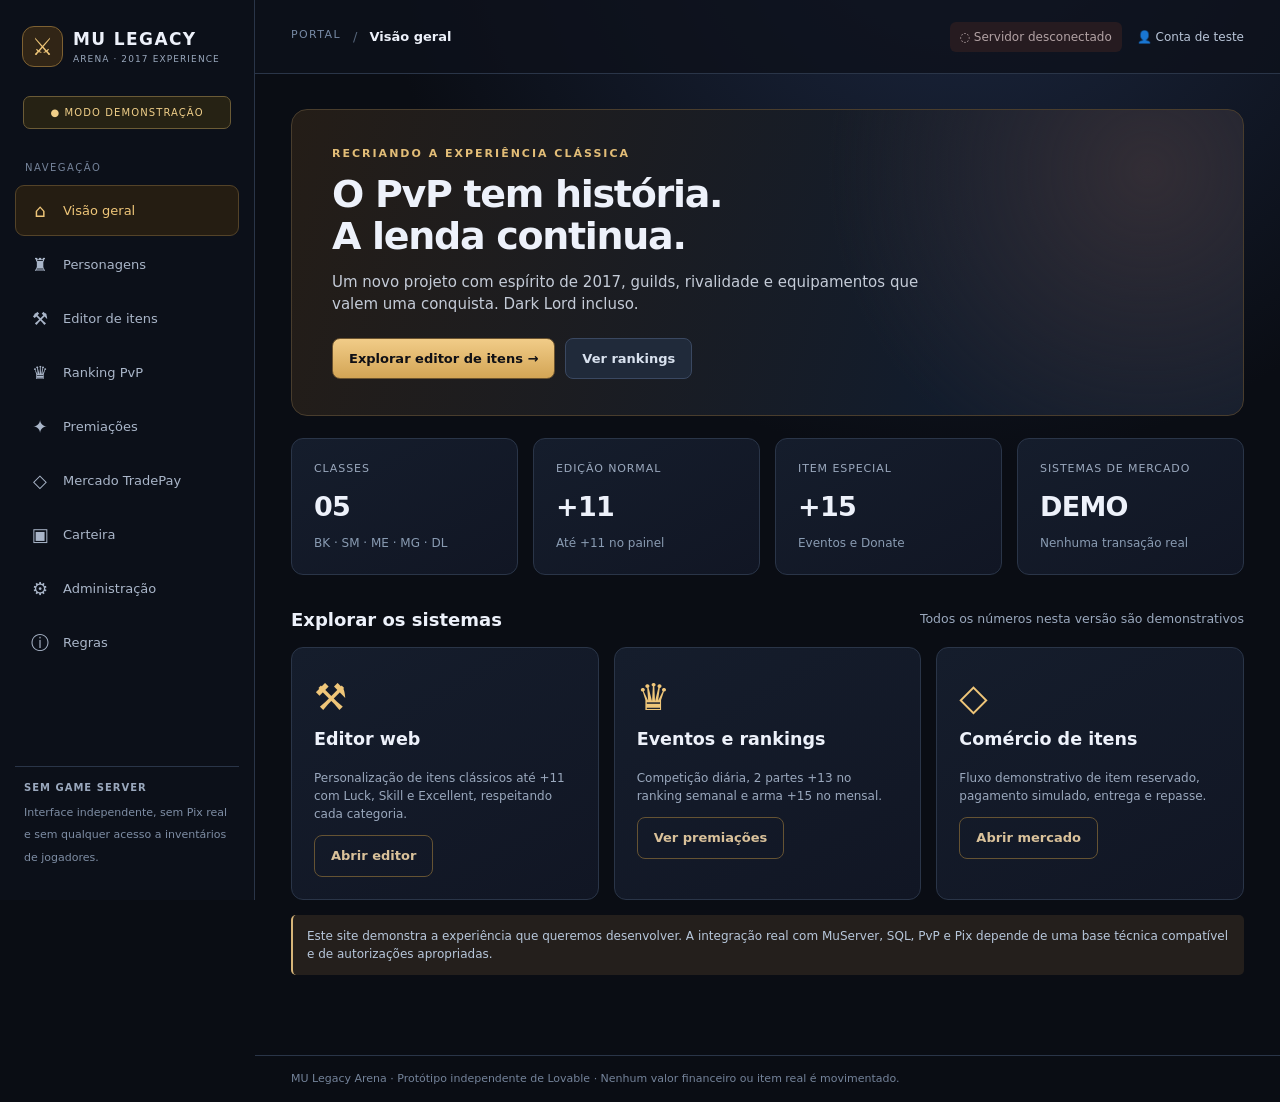
==== index.html @ bbda274b "feat: publicar portal MU Legacy Arena independente e gratuito" ====
<!DOCTYPE html>
<html lang="pt-BR">
<head>
  <meta charset="UTF-8" />
  <meta name="viewport" content="width=device-width, initial-scale=1" />
  <meta name="description" content="Protótipo gratuito do painel MU Legacy Arena: inventário, editor, rankings e TradePay demonstrativo." />
  <title>MU Legacy Arena — Portal DEMO</title>
  <link rel="stylesheet" href="styles.css" />
</head>
<body>
  <div class="shell">
    <aside class="sidebar" id="sidebar">
      <div class="brand"><div class="brand-mark">⚔</div><div><strong>MU LEGACY</strong><small>ARENA · 2017 EXPERIENCE</small></div></div>
      <div class="demo-chip">● MODO DEMONSTRAÇÃO</div>
      <p class="nav-label">NAVEGAÇÃO</p>
      <nav id="nav" aria-label="Menu principal">
        <a href="#inicio" data-page="inicio"><span>⌂</span> Visão geral</a>
        <a href="#personagens" data-page="personagens"><span>♜</span> Personagens</a>
        <a href="#editor" data-page="editor"><span>⚒</span> Editor de itens</a>
        <a href="#ranking" data-page="ranking"><span>♛</span> Ranking PvP</a>
        <a href="#premios" data-page="premios"><span>✦</span> Premiações</a>
        <a href="#mercado" data-page="mercado"><span>◇</span> Mercado TradePay</a>
        <a href="#carteira" data-page="carteira"><span>▣</span> Carteira</a>
        <a href="#admin" data-page="admin"><span>⚙</span> Administração</a>
        <a href="#regras" data-page="regras"><span>ⓘ</span> Regras</a>
      </nav>
      <div class="sidebar-bottom"><p><b>SEM GAME SERVER</b></p><small>Interface independente, sem Pix real e sem qualquer acesso a inventários de jogadores.</small></div>
    </aside>
    <div class="workspace">
      <header class="topbar">
        <button class="menu-btn" data-action="menu" title="Menu" aria-label="Abrir menu">☰</button>
        <div class="crumb"><span>PORTAL</span><span class="crumb-sep">/</span><strong id="current-page">Visão geral</strong></div>
        <div class="top-right"><span class="online-tag">◌ Servidor desconectado</span><span class="account">👤 Conta de teste</span></div>
      </header>
      <main id="app" role="main"></main>
      <footer class="footer">MU Legacy Arena · Protótipo independente de Lovable · Nenhum valor financeiro ou item real é movimentado.</footer>
    </div>
  </div>
  <div id="toast" class="toast" role="status" aria-live="polite"></div>
  <script src="app.js"></script>
</body>
</html>
---- styles.css ----
:root{color-scheme:dark;--bg:#0a0d14;--sidebar:#0c1019;--panel:#111725;--panel-2:#171f30;--line:#2a3548;--text:#edf1fa;--muted:#9aa8bd;--gold:#efc679;--gold-soft:#251d12;--good:#5bd9ae;--danger:#ed7b82;--blue:#92adf2}
*{box-sizing:border-box}body{margin:0;background:radial-gradient(circle at 75% -12%,#1d2943 0,transparent 38%),var(--bg);color:var(--text);font:15px/1.5 system-ui,-apple-system,Segoe UI,Roboto,Arial,sans-serif}button,input,select{font:inherit}button{cursor:pointer}a{color:inherit;text-decoration:none}.shell{display:flex;min-height:100vh}.sidebar{width:255px;flex-shrink:0;background:var(--sidebar);border-right:1px solid var(--line);padding:26px 15px 20px;display:flex;flex-direction:column;position:sticky;top:0;height:100vh}.brand{display:flex;align-items:center;gap:10px;padding:0 7px}.brand-mark{width:41px;height:41px;display:grid;place-items:center;border:1px solid #7e6132;border-radius:12px;background:#312516;color:var(--gold);font-size:24px}.brand strong{font-size:17px;letter-spacing:1.4px}.brand small{display:block;letter-spacing:1.1px;font-size:9px;color:var(--muted)}.demo-chip{border:1px solid #6b5b36;border-radius:7px;background:#262214;color:#f0cf89;font-size:10px;letter-spacing:1.1px;margin:29px 8px 31px;padding:8px 9px;text-align:center}.nav-label{font-size:10px;letter-spacing:1.5px;color:#75839a;margin:0 10px 10px}nav{display:grid;gap:3px}nav a{display:flex;gap:12px;align-items:center;padding:11px 13px;border:1px solid transparent;border-radius:9px;color:#aab6c9;font-size:13px}nav a span{font-size:18px;width:22px;text-align:center}nav a:hover{background:#182130}nav a.active{color:var(--gold);border-color:#544328;background:var(--gold-soft)}.sidebar-bottom{margin-top:auto;border-top:1px solid var(--line);padding:13px 9px;color:#7e8da4}.sidebar-bottom p{font-size:10px;letter-spacing:1px;color:var(--muted);margin:0 0 5px}.sidebar-bottom small{font-size:11px}.workspace{min-width:0;flex:1}.topbar{height:74px;border-bottom:1px solid var(--line);display:flex;align-items:center;justify-content:space-between;padding:0 36px;background:#0d111bcc}.crumb{display:flex;gap:12px;font-size:13px}.crumb span:first-child{color:#7789a4;font-size:11px;letter-spacing:1.4px}.crumb-sep{color:#56657a}.top-right{display:flex;align-items:center;gap:15px}.online-tag{font-size:12px;color:#b2a2a4;background:#261b20;padding:6px 10px;border-radius:6px}.account{font-size:12px;color:#b9c5d8}.menu-btn{display:none;background:transparent;border:0;color:var(--text)}main{max-width:1380px;margin:auto;padding:35px 36px 65px}.footer{padding:15px 36px;color:#74839a;font-size:11px;border-top:1px solid var(--line)}h1,h2,h3,p{margin-top:0}.eyebrow{font-size:11px;color:var(--gold);letter-spacing:2px;font-weight:700}.page-title{font-size:32px;line-height:1.14;letter-spacing:-.8px;margin-bottom:8px}.lead{color:var(--muted);font-size:14px;margin-bottom:26px;max-width:780px}.hero{border:1px solid #493d2d;border-radius:16px;background:radial-gradient(circle at 90% 20%,#322d35 0%,transparent 36%),linear-gradient(105deg,#241d17,#121c2c 70%);padding:36px 40px;min-height:225px;display:flex;flex-direction:column;justify-content:center;margin-bottom:22px}.hero h1{font-size:38px;max-width:630px;line-height:1.12;letter-spacing:-1.3px;margin:10px 0 13px}.hero p{max-width:590px;color:#c4cbd7;margin:0 0 22px}.hero .eyebrow{color:#e2bd77}.actions{display:flex;gap:10px;flex-wrap:wrap}.btn{border:1px solid #6b532f;color:#101015;background:linear-gradient(#f1cc88,#d3a555);padding:10px 16px;font-weight:700;border-radius:8px;font-size:13px}.btn:hover{filter:brightness(1.09)}.btn.secondary{background:#202a3a;color:#d8e1ee;border-color:#3a4861}.btn.ghost{background:transparent;color:#d9c19a;border-color:#655333}.btn:disabled{opacity:.47;cursor:not-allowed}.grid{display:grid;gap:15px}.cols-4{grid-template-columns:repeat(4,minmax(0,1fr))}.cols-3{grid-template-columns:repeat(3,minmax(0,1fr))}.cols-2{grid-template-columns:repeat(2,minmax(0,1fr))}.card{background:linear-gradient(150deg,#151d2c,#111624);border:1px solid var(--line);border-radius:12px;padding:22px;min-width:0}.card.highlight{border-color:#685137;background:linear-gradient(145deg,#272116,#151c29)}.metric .value{font-size:27px;font-weight:800;letter-spacing:-.7px}.metric .tag{font-size:11px;letter-spacing:.9px;color:var(--muted);margin-bottom:9px}.metric .desc{color:#899bb2;font-size:12px;margin-top:7px}.section-head{display:flex;justify-content:space-between;align-items:center;margin:31px 0 14px}.section-head h2{margin:0;font-size:18px}.section-head small{color:var(--muted)}.pill{display:inline-block;background:#292518;color:var(--gold);border:1px solid #564429;font-size:10px;letter-spacing:.5px;padding:4px 8px;border-radius:5px}.pill.good{background:#102f29;color:var(--good);border-color:#255c4f}.pill.dim{background:#1d2532;color:#9baec8;border-color:#35465c}.pill.danger{background:#301c24;color:#efa0a4;border-color:#59313e}.separator{border:0;border-top:1px solid var(--line);margin:18px 0}.muted{color:var(--muted)}.small{font-size:12px}.item-row{display:flex;align-items:center;gap:15px;border:1px solid var(--line);border-radius:10px;background:#121928;padding:14px;margin-bottom:9px}.item-icon{width:58px;height:58px;display:grid;place-items:center;border-radius:9px;border:1px solid #665537;background:radial-gradient(circle at center,#453220,#1a1d2d);color:#f8cc7a;font-size:28px;flex-shrink:0}.item-icon.premium{border-color:#8062c4;box-shadow:0 0 21px #694daa35;background:#2a1c42}.item-main{flex:1;min-width:0}.item-main b{display:block;font-size:14px}.item-main small{display:block;color:var(--muted);margin-top:3px}.item-right{text-align:right}.item-right .pill{display:block;margin-bottom:7px}.form-label{display:block;color:#bdc9db;font-size:12px;margin:15px 0 7px}.field{background:#0e1420;color:var(--text);padding:11px;border:1px solid #39465c;border-radius:8px;max-width:100%;width:100%}.field:focus{outline:2px solid #8d6f39}.flex{display:flex;align-items:center;gap:12px;flex-wrap:wrap}.space-between{justify-content:space-between}.stat-big{font-size:38px;color:var(--gold);font-weight:800;line-height:1.1}.range{width:100%;accent-color:#e8b765}.choice{display:flex;align-items:center;gap:9px;padding:9px;border:1px solid #314056;border-radius:7px;margin-bottom:6px;font-size:13px;background:#101726}.choice input{accent-color:#d2a459}.choice.disabled{opacity:.55}.note{font-size:12px;color:#b7c7db;border-left:2px solid #d7b579;background:#241f1c;padding:12px 14px;border-radius:5px;margin:15px 0}.warning{border-left-color:#d7828b;background:#261921}.preview-panel{border:1px solid #66512e;border-radius:10px;background:radial-gradient(circle at top right,#3b3023,#161b29 55%);padding:22px}.preview-panel h3{font-size:24px;color:#f3d38b}.tiny{font-size:11px;color:#8ca0b8}.table-wrap{overflow:auto;border:1px solid var(--line);border-radius:11px}table{width:100%;border-collapse:collapse;min-width:560px}th,td{text-align:left;padding:14px 15px;border-bottom:1px solid #293447}th{font-size:10px;letter-spacing:1.1px;color:#8a9bb2;background:#182132}td{font-size:13px}tr:last-child td{border-bottom:0}.rank-1{color:var(--gold);font-weight:800}.tabbar{display:flex;gap:6px;background:#111827;border:1px solid var(--line);border-radius:9px;padding:5px;width:max-content;max-width:100%;flex-wrap:wrap}.tab{border:0;background:transparent;padding:8px 13px;color:#a0aec4;border-radius:6px}.tab.active{background:#354156;color:white}.reward-circle{font-size:37px;color:var(--gold)}.set-slots{display:grid;grid-template-columns:repeat(5,1fr);gap:9px}.slot{background:#131b2b;border:1px solid #334259;border-radius:9px;padding:12px;text-align:center}.slot.won{border-color:#c69f4c;background:#30271a}.slot-symbol{font-size:26px}.slot small{display:block;font-size:10px;color:#aabbd0;margin-top:4px}.section-split{margin-top:18px}.status-flow{display:flex;gap:7px;flex-wrap:wrap}.flow-step{font-size:10px;border:1px solid #39475b;background:#1b2736;padding:7px;border-radius:6px;color:#b1bfd1}.flow-step.active{border-color:#d0a75b;color:#ecca89}.disabled-action{opacity:.5}.center{text-align:center}.empty{padding:40px 10px;text-align:center;color:var(--muted)}.empty .symbol{font-size:30px;margin-bottom:10px}.features li{margin:8px 0;color:#bdc7d6}.toast{position:fixed;bottom:22px;right:22px;border:1px solid #795f31;background:#282117;color:#f3dcae;border-radius:9px;padding:12px 18px;box-shadow:0 12px 45px #0008;max-width:340px;display:none;z-index:5;font-size:13px}.toast.show{display:block}.inline-code{font-family:monospace;color:#efce91;background:#29303b;padding:2px 5px;border-radius:4px}.badge-check{font-size:11px;color:var(--good)}.mb0{margin-bottom:0}.map-note{background:linear-gradient(110deg,#1f1b25,#1a2232);border:1px solid #574e47;border-radius:11px;padding:18px}.help-list{display:grid;gap:9px}.help-list details{border:1px solid var(--line);border-radius:9px;padding:12px 15px;background:#151d2b}.help-list summary{cursor:pointer;font-weight:600}.help-list p{margin:8px 0 1px;color:var(--muted)}
@media(max-width:1120px){.cols-4{grid-template-columns:repeat(2,minmax(0,1fr))}.cols-3{grid-template-columns:repeat(2,minmax(0,1fr))}.topbar{padding:0 20px}main{padding:24px 20px 50px}}@media(max-width:840px){.sidebar{position:fixed;left:-265px;top:0;bottom:0;z-index:9;transition:left .2s}.sidebar.open{left:0;box-shadow:0 0 0 200vw #0009}.menu-btn{display:block;margin-right:8px}.topbar{justify-content:flex-start}.top-right{margin-left:auto}.account{display:none}.cols-2,.cols-3{grid-template-columns:1fr}.hero{padding:25px}.hero h1{font-size:29px}}@media(max-width:530px){.cols-4{grid-template-columns:1fr 1fr;gap:9px}.metric .value{font-size:22px}.card{padding:16px}.page-title{font-size:25px}.online-tag{font-size:10px}.hero h1{font-size:25px}.set-slots{grid-template-columns:repeat(3,1fr)}.item-right{display:none}}
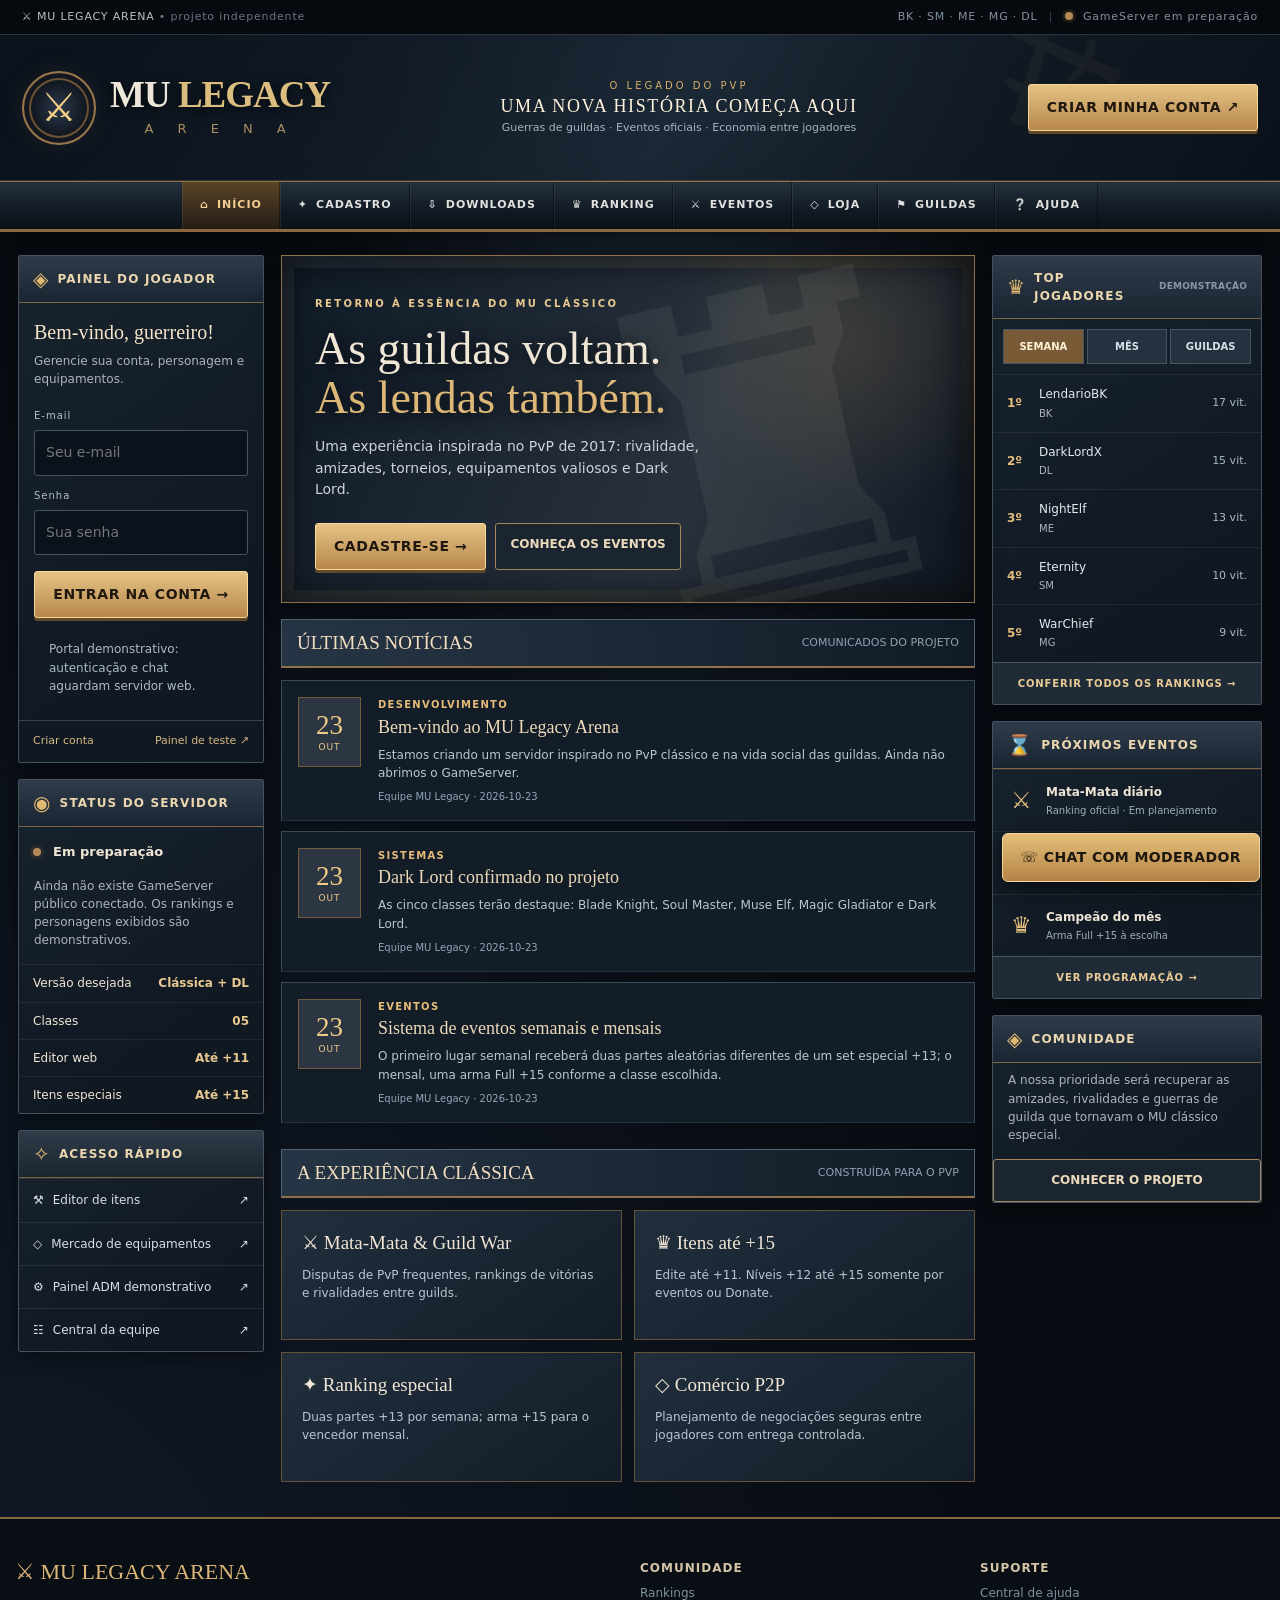
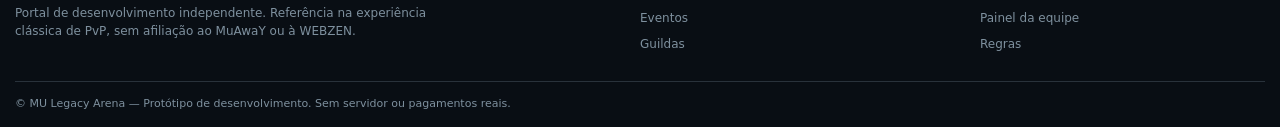
==== commit eca92752: "feat: portal classico com painel de staff e chat humano Node" ====
--- a/index.html
+++ b/index.html
@@ -3,40 +3,50 @@
 <head>
   <meta charset="UTF-8" />
   <meta name="viewport" content="width=device-width, initial-scale=1" />
-  <meta name="description" content="Protótipo gratuito do painel MU Legacy Arena: inventário, editor, rankings e TradePay demonstrativo." />
-  <title>MU Legacy Arena — Portal DEMO</title>
-  <link rel="stylesheet" href="styles.css" />
+  <meta name="theme-color" content="#0b111b" />
+  <meta name="description" content="MU Legacy Arena: PvP clássico, guildas, rankings, eventos, portal do jogador e suporte." />
+  <title>MU Legacy Arena | A lenda continua</title>
+  <link rel="stylesheet" href="public.css" />
 </head>
 <body>
-  <div class="shell">
-    <aside class="sidebar" id="sidebar">
-      <div class="brand"><div class="brand-mark">⚔</div><div><strong>MU LEGACY</strong><small>ARENA · 2017 EXPERIENCE</small></div></div>
-      <div class="demo-chip">● MODO DEMONSTRAÇÃO</div>
-      <p class="nav-label">NAVEGAÇÃO</p>
-      <nav id="nav" aria-label="Menu principal">
-        <a href="#inicio" data-page="inicio"><span>⌂</span> Visão geral</a>
-        <a href="#personagens" data-page="personagens"><span>♜</span> Personagens</a>
-        <a href="#editor" data-page="editor"><span>⚒</span> Editor de itens</a>
-        <a href="#ranking" data-page="ranking"><span>♛</span> Ranking PvP</a>
-        <a href="#premios" data-page="premios"><span>✦</span> Premiações</a>
-        <a href="#mercado" data-page="mercado"><span>◇</span> Mercado TradePay</a>
-        <a href="#carteira" data-page="carteira"><span>▣</span> Carteira</a>
-        <a href="#admin" data-page="admin"><span>⚙</span> Administração</a>
-        <a href="#regras" data-page="regras"><span>ⓘ</span> Regras</a>
-      </nav>
-      <div class="sidebar-bottom"><p><b>SEM GAME SERVER</b></p><small>Interface independente, sem Pix real e sem qualquer acesso a inventários de jogadores.</small></div>
+  <div class="thin-bar"><div class="wide thin-inner"><span>⚔ MU LEGACY ARENA <em>• projeto independente</em></span><span class="tiny-dim">BK · SM · ME · MG · DL <span class="sep">|</span> <span class="offline-dot"></span> GameServer em preparação</span></div></div>
+  <header class="masthead" id="topo"><div class="wide mast-inner">
+    <a class="logo" href="#home" aria-label="MU Legacy Arena - início"><span class="logo-medallion">⚔</span><span class="logo-words"><b>MU <i>LEGACY</i></b><small>A R E N A</small></span></a>
+    <div class="mast-info"><span>O LEGADO DO PVP</span><strong>UMA NOVA HISTÓRIA COMEÇA AQUI</strong><small>Guerras de guildas · Eventos oficiais · Economia entre jogadores</small></div>
+    <a class="btn-gold mast-cta" href="#cadastro">CRIAR MINHA CONTA <span>↗</span></a>
+  </div></header>
+  <div class="nav-wrap"><nav class="wide primary-nav" aria-label="Navegação principal">
+    <a href="#home" data-nav="home">⌂ <span>INÍCIO</span></a>
+    <a href="#cadastro" data-nav="cadastro">✦ <span>CADASTRO</span></a>
+    <a href="#downloads" data-nav="downloads">⇩ <span>DOWNLOADS</span></a>
+    <a href="#ranking" data-nav="ranking">♛ <span>RANKING</span></a>
+    <a href="#eventos" data-nav="eventos">⚔ <span>EVENTOS</span></a>
+    <a href="#loja" data-nav="loja">◇ <span>LOJA</span></a>
+    <a href="#guildas" data-nav="guildas">⚑ <span>GUILDAS</span></a>
+    <a href="#suporte" data-nav="suporte">❔ <span>AJUDA</span></a>
+  </nav></div>
+  <main class="wide main-shell">
+    <aside class="left-col">
+      <section class="panel" id="account-card"><div class="panel-title"><span>◈</span> PAINEL DO JOGADOR</div>
+        <div class="login-heading">Bem-vindo, guerreiro!</div>
+        <p class="dim tiny">Gerencie sua conta, personagem e equipamentos.</p>
+        <form id="login-form" class="login-form"><label for="login-email">E-mail</label><input id="login-email" type="email" autocomplete="email" placeholder="Seu e-mail" required /><label for="login-password">Senha</label><input id="login-password" type="password" autocomplete="current-password" placeholder="Sua senha" required/><button class="btn-gold wide-button" type="submit">ENTRAR NA CONTA →</button></form>
+        <div id="session-panel" hidden></div><div class="tiny auth-hint" id="auth-hint">Login real disponível quando o backend estiver hospedado.</div>
+        <div class="account-links"><a href="#cadastro">Criar conta</a><a href="portal.html#personagens">Painel de teste ↗</a></div>
+      </section>
+      <section class="panel server-status"><div class="panel-title"><span>◉</span> STATUS DO SERVIDOR</div><div class="status-line"><span class="offline-dot"></span><b>Em preparação</b></div><p class="tiny dim">Ainda não existe GameServer público conectado. Os rankings e personagens exibidos são demonstrativos.</p><div class="status-row"><span>Versão desejada</span><b>Clássica + DL</b></div><div class="status-row"><span>Classes</span><b>05</b></div><div class="status-row"><span>Editor web</span><b>Até +11</b></div><div class="status-row"><span>Itens especiais</span><b>Até +15</b></div></section>
+      <section class="panel side-buttons"><div class="panel-title"><span>✧</span> ACESSO RÁPIDO</div><a href="portal.html#editor">⚒ <span>Editor de itens</span> ↗</a><a href="portal.html#mercado">◇ <span>Mercado de equipamentos</span> ↗</a><a href="portal.html#admin">⚙ <span>Painel ADM demonstrativo</span> ↗</a><a href="staff.html">☷ <span>Central da equipe</span> ↗</a></section>
     </aside>
-    <div class="workspace">
-      <header class="topbar">
-        <button class="menu-btn" data-action="menu" title="Menu" aria-label="Abrir menu">☰</button>
-        <div class="crumb"><span>PORTAL</span><span class="crumb-sep">/</span><strong id="current-page">Visão geral</strong></div>
-        <div class="top-right"><span class="online-tag">◌ Servidor desconectado</span><span class="account">👤 Conta de teste</span></div>
-      </header>
-      <main id="app" role="main"></main>
-      <footer class="footer">MU Legacy Arena · Protótipo independente de Lovable · Nenhum valor financeiro ou item real é movimentado.</footer>
-    </div>
-  </div>
+    <div class="center-col" id="dynamic-content" aria-live="polite"></div>
+    <aside class="right-col"><section class="panel ranking-panel"><div class="panel-title"><span>♛</span> TOP JOGADORES <small>DEMONSTRAÇÃO</small></div><div class="mini-tabs" id="ranking-tabs"><button data-rank="semana" class="on">SEMANA</button><button data-rank="mes">MÊS</button><button data-rank="guildas">GUILDAS</button></div><div id="ranking-preview"></div><a href="#ranking" class="panel-bottom-link">CONFERIR TODOS OS RANKINGS →</a></section>
+    <section class="panel"><div class="panel-title"><span>⌛</span> PRÓXIMOS EVENTOS</div><div class="event-row"><span class="event-icon">⚔</span><div><strong>Mata-Mata diário</strong><small>Ranking oficial · Em planejamento</small></div></div><div class="event-row"><span class="event-icon">✦</span><div><strong>Competição semanal</strong><small>2 partes de um set +13</small></div></div><div class="event-row"><span class="event-icon">♛</span><div><strong>Campeão do mês</strong><small>Arma Full +15 à escolha</small></div></div><a href="#eventos" class="panel-bottom-link">VER PROGRAMAÇÃO →</a></section>
+    <section class="panel"><div class="panel-title"><span>◈</span> COMUNIDADE</div><p class="tiny dim">A nossa prioridade será recuperar as amizades, rivalidades e guerras de guilda que tornavam o MU clássico especial.</p><a class="btn-outline wide-button" href="#guildas">CONHECER O PROJETO</a></section></aside>
+  </main>
+  <footer><div class="wide footer-grid"><div><b class="footer-brand">⚔ MU LEGACY ARENA</b><p>Portal de desenvolvimento independente. Referência na experiência clássica de PvP, sem afiliação ao MuAwaY ou à WEBZEN.</p></div><div><strong>COMUNIDADE</strong><a href="#ranking">Rankings</a><a href="#eventos">Eventos</a><a href="#guildas">Guildas</a></div><div><strong>SUPORTE</strong><a href="#suporte">Central de ajuda</a><a href="staff.html">Painel da equipe</a><a href="portal.html#regras">Regras</a></div></div><div class="wide copyright">© MU Legacy Arena — Protótipo de desenvolvimento. Sem servidor ou pagamentos reais.</div></footer>
+  <button class="chat-launch" id="chat-launch" aria-label="Abrir atendimento">☏ <span>CHAT COM MODERADOR</span><span class="chat-counter" id="chat-counter" hidden>!</span></button>
+  <section id="chat-window" class="chat-window" hidden aria-label="Atendimento"><div class="chat-header"><div><b>⚔ Suporte MU Legacy</b><small id="chat-state">Atendimento por moderador</small></div><button id="chat-close" aria-label="Fechar chat">×</button></div><div class="chat-log" id="chat-log"><p class="chat-notice">Bem-vindo! O atendimento humano ficará disponível quando o sistema de suporte estiver conectado.</p></div><form class="chat-form" id="chat-form"><input name="display_name" id="chat-name" placeholder="Seu nome no jogo" maxlength="40" aria-label="Nome no jogo"><textarea name="message" id="chat-message" maxlength="1500" rows="2" placeholder="Escreva sua mensagem…" required aria-label="Mensagem"></textarea><button class="btn-gold" type="submit">ENVIAR ↗</button></form><div class="chat-footnote">O atendimento não é um robô. Um membro da equipe precisa estar online para responder.</div></section>
   <div id="toast" class="toast" role="status" aria-live="polite"></div>
-  <script src="app.js"></script>
+  <script src="public.js" defer></script>
+  <script src="chat-live.js" defer></script>
 </body>
 </html>
--- a/public.css
+++ b/public.css
@@ -0,0 +1,3 @@
+:root{color-scheme:dark;--bg:#080c12;--panel:#101822;--panel2:#15212d;--edge:#35404b;--gold:#d7ae6b;--gold2:#f3d49b;--light:#f0e6d6;--muted:#acb5bd;--deep:#0b111b}*{box-sizing:border-box}html{scroll-behavior:smooth}body{margin:0;color:var(--light);background:radial-gradient(ellipse at 52% -17%,#253446 0%,transparent 40%),radial-gradient(ellipse at bottom left,#111a29,transparent 56%),var(--bg);font:14px/1.52 system-ui,-apple-system,Segoe UI,Arial,sans-serif}button,input,textarea{font:inherit}button{cursor:pointer}a{color:inherit;text-decoration:none}a:hover{color:var(--gold2)}.wide{max-width:1320px;margin:auto}.thin-bar{height:35px;background:#06090e;border-bottom:1px solid #283440;color:#b7c1c8;font-size:11px}.thin-inner{display:flex;align-items:center;justify-content:space-between;height:100%;padding:0 22px;letter-spacing:.8px}.thin-inner em{color:#687787;font-style:normal}.tiny-dim{color:#8392a0}.offline-dot{display:inline-block;height:8px;width:8px;border-radius:50%;background:#b68a57;box-shadow:0 0 0 3px #53442a55;margin-right:6px}.sep{padding:0 7px;color:#374452}.masthead{background:linear-gradient(125deg,#0b121c 5%,#1b2936b5 53%,#0b111a 100%);border-bottom:1px solid #71604665;position:relative;overflow:hidden}.masthead:after{content:'⚔';position:absolute;font:190px Georgia;transform:rotate(-25deg);right:12%;top:-102px;color:#c8ae6b0d;pointer-events:none}.mast-inner{min-height:145px;display:flex;align-items:center;justify-content:space-between;gap:32px;padding:18px 22px}.logo{display:flex;align-items:center;gap:14px;z-index:1}.logo-medallion{width:74px;height:74px;border:2px solid #99774b;border-radius:50%;display:grid;place-items:center;color:#f2cf86;font:40px Georgia;box-shadow:inset 0 0 0 5px #121720,inset 0 0 0 7px #6b5236,0 0 28px #c5a46716;background:radial-gradient(circle,#263243 10%,#0b0f16 70%)}.logo-words b{font:900 37px/1 Georgia,serif;letter-spacing:-1px;white-space:nowrap;color:#ede6d9;text-shadow:0 2px 10px #06080a}.logo-words i{color:#dabd7f;font-style:normal}.logo-words small{display:block;color:#aa8d63;letter-spacing:10px;font-size:13px;text-align:center;margin-top:5px}.mast-info{display:flex;flex-direction:column;align-items:center;gap:3px;z-index:1;text-align:center;color:#a7b3c0}.mast-info span{font-size:10px;letter-spacing:3px;color:var(--gold)}.mast-info strong{font:18px Georgia;letter-spacing:1.6px;color:#fff3dd}.mast-info small{font-size:11px}.btn-gold{background:linear-gradient(180deg,#e4c385,#b8874c);color:#20180f!important;border:1px solid #f7d99a;padding:12px 18px;border-radius:3px;font-weight:800;text-align:center;box-shadow:0 3px 0 #634827;letter-spacing:.6px}.btn-gold:hover{filter:brightness(1.12)}.mast-cta{white-space:nowrap;z-index:1}.nav-wrap{background:linear-gradient(#24313d,#111a24 60%,#0b1117);border-top:1px solid #8d7147;border-bottom:3px solid #8b6840;box-shadow:0 12px 30px #0008}.primary-nav{display:flex;justify-content:center;align-items:stretch;flex-wrap:wrap}.primary-nav a{display:flex;gap:8px;align-items:center;justify-content:center;padding:15px 17px;color:#e0e1df;font-weight:800;font-size:11px;letter-spacing:1px;border-left:1px solid #fff1;border-right:1px solid #0006}.primary-nav a:hover,.primary-nav a.active{background:linear-gradient(#5a4427,#241c15);color:#f1ce91}.main-shell{display:grid;grid-template-columns:246px minmax(370px,1fr) 270px;align-items:start;gap:17px;padding:23px 18px 35px;min-height:800px}.left-col,.center-col,.right-col{display:flex;flex-direction:column;gap:16px;min-width:0}.panel{border:1px solid #445160;border-radius:2px;background:linear-gradient(145deg,#17232d,#101822 76%);box-shadow:0 4px 18px #0007;overflow:hidden}.panel-title{font-weight:900;font-size:12px;letter-spacing:1.15px;color:#ead6af;background:linear-gradient(#303b49,#192531);border-bottom:1px solid #806642;padding:13px 14px;display:flex;align-items:center;gap:8px}.panel-title span{font-size:20px;color:#e1b86f;line-height:1}.panel-title small{margin-left:auto;color:#8797a7;font-size:9px;letter-spacing:.2px}.login-heading{font:20px Georgia,serif;color:#f4e4c9;margin:18px 15px 0}.tiny{font-size:12px}.dim{color:var(--muted)}.panel>.tiny{margin:8px 15px 15px}.login-form{padding:0 15px 14px;display:grid;gap:7px}.login-form label{font-size:10px;letter-spacing:1px;color:#b5bfc8;margin-top:5px}.login-form input,.entry,.chat-form input,.chat-form textarea{background:#0a121b;color:#f1e9db;border:1px solid #485461;border-radius:3px;padding:11px;min-width:0;width:100%;outline:none}.login-form input:focus,.entry:focus,.chat-form input:focus,.chat-form textarea:focus{border-color:#e1b87a;box-shadow:0 0 0 2px #a2844230}.wide-button{width:100%;display:block}.login-form button{margin-top:9px}.auth-hint{color:#abbac6;padding:0 15px 10px}.account-links{border-top:1px solid #354452;padding:12px 14px;display:flex;justify-content:space-between;font-size:11px;color:#d6b782}.server-status>.status-line{margin:15px 14px;display:flex;align-items:center;gap:6px;font-size:13px}.status-row{padding:9px 14px;border-top:1px solid #ffffff11;display:flex;justify-content:space-between;font-size:12px}.status-row b{color:#e8c891}.side-buttons a{display:flex;align-items:center;justify-content:space-between;padding:12px 14px;border-top:1px solid #ffffff15;color:#d6dfeb;font-size:12px}.side-buttons a:hover{background:#253344;color:#f4d397}.side-buttons a span{flex:1;margin-left:9px}.hero{min-height:310px;padding:40px 33px 32px;border:1px solid #8f714b;position:relative;overflow:hidden;background:radial-gradient(circle at 82% 26%,#d3a35426 0,transparent 27%),linear-gradient(112deg,#131e2b 10%,#28313c 60%,#101723);box-shadow:inset 0 0 45px #000c,0 4px 18px #0008}.hero:before{content:'♜';position:absolute;right:10px;bottom:-100px;font:430px Georgia;color:#dfd7c011;transform:rotate(-13deg)}.hero:after{content:'';position:absolute;inset:0;border:12px solid transparent;border-image:linear-gradient(125deg,#ffffff0c,#d6af6116,#11111155) 1;pointer-events:none}.eyebrow{font-size:10px;letter-spacing:2.4px;color:#eac98f;font-weight:800}.hero h1{position:relative;z-index:1;font:46px/1.07 Georgia,serif;margin:13px 0;text-shadow:0 3px 18px #000}.hero h1 em{color:#dcb777;font-style:normal}.hero p{position:relative;z-index:1;max-width:390px;color:#cdd3db;font-size:14px}.hero .hero-actions{display:flex;flex-wrap:wrap;gap:9px;margin-top:23px;position:relative;z-index:1}.btn-outline{display:inline-block;border:1px solid #a3885f;color:#ead9ba;background:#1b2530;padding:11px 14px;border-radius:3px;font-size:12px;font-weight:800;text-align:center}.btn-outline:hover{background:#354354}.box-title{font:19px Georgia;color:#ecd7b8;margin:0 0 10px}.section-toolbar{display:flex;align-items:center;justify-content:space-between;gap:10px;background:linear-gradient(90deg,#263545,#111b26);border:1px solid #556473;border-bottom:2px solid #8f7048;padding:12px 15px;margin-bottom:12px}.section-toolbar h2{font:19px Georgia;margin:0;color:#f2dec0}.section-toolbar small{font-size:11px;color:#8fa0af}.news-card{display:flex;gap:17px;padding:16px;background:#121d27;border:1px solid #394957;border-bottom-color:#22333f;margin-bottom:10px}.news-date{flex-shrink:0;background:#2b3642;border:1px solid #745b3d;color:#efca86;text-align:center;width:63px;height:70px;display:flex;flex-direction:column;justify-content:center}.news-date strong{font:27px Georgia}.news-date small{font-size:9px;letter-spacing:1px}.news-content h3{font:18px Georgia;margin:0 0 8px;color:#eddaba}.news-content p{margin:0;color:#bbc6d0;font-size:12px}.tag{color:#e6bb78;text-transform:uppercase;font-size:10px;letter-spacing:1.3px;margin-bottom:4px;font-weight:800}.news-foot{margin-top:7px;font-size:10px;color:#92a7b8}.mini-grid{display:grid;grid-template-columns:1fr 1fr;gap:12px}.promo-card{padding:20px;border:1px solid #655237;background:linear-gradient(145deg,#212e3c,#121d28);min-height:130px}.promo-card h3{font:19px Georgia;margin:0 0 7px}.promo-card p{font-size:12px;color:#b9c6d2}.ranking-panel .mini-tabs{display:flex;padding:10px;gap:3px}.mini-tabs button{flex:1;font-size:10px;color:#d8dfe8;background:#243240;border:1px solid #475563;padding:9px 3px;font-weight:800}.mini-tabs button.on{background:#785b36;color:#fff4d8}.rank-line{display:flex;align-items:center;padding:10px 14px;gap:9px;border-top:1px solid #ffffff12;font-size:12px}.rank-pos{color:#e5bd7b;font-weight:900;width:23px}.rank-name{flex:1;color:#e2e8ee}.rank-points{font-size:11px;color:#aab8c6}.panel-bottom-link{display:block;background:#1f2c38;border-top:1px solid #495867;text-align:center;padding:13px;font-size:10px;font-weight:800;letter-spacing:.9px;color:#eacb95}.event-row{display:flex;gap:9px;align-items:center;padding:13px 12px;border-top:1px solid #ffffff15}.event-icon{font:23px Georgia;color:#ddbb7e;width:32px;text-align:center}.event-row div{display:grid;gap:2px}.event-row strong{font-size:12px}.event-row small{color:#9eafbd;font-size:10px}.feature-list{list-style:none;margin:15px 0;padding:0}.feature-list li{padding:9px 0;border-bottom:1px solid #fff1}.feature-list b{color:#e9c98c}.simple-panel{padding:22px;border:1px solid #415061;background:#121d27}.simple-panel h2{font:25px Georgia;margin:0 0 9px}.simple-panel p{color:#c3ccd4}.form-grid{display:grid;gap:13px}.form-grid label{display:grid;gap:5px;font-size:12px}.muted-note{border-left:3px solid #a88853;background:#493a2540;padding:12px 13px;color:#d6c4a5;font-size:12px}.data-table{width:100%;border-collapse:collapse}.data-table th,.data-table td{padding:11px;border-bottom:1px solid #465260;text-align:left;font-size:12px}.data-table th{background:#233140;color:#dfc08e;letter-spacing:.5px}.data-table tr:hover td{background:#253343}.notice-row{padding:15px;border:1px solid #3f5060;background:#17232e;margin-bottom:10px}.notice-row h3{margin:0 0 6px;font:18px Georgia}.notice-row p{margin:0;color:#bfcad1;font-size:12px}footer{border-top:2px solid #85683e;background:#090e14;color:#7e909e;padding:40px 15px 14px}.footer-grid{display:grid;grid-template-columns:2fr 1fr 1fr;gap:55px}.footer-grid div{display:flex;flex-direction:column;gap:7px}.footer-brand{font:22px Georgia;color:#dcb777}.footer-grid p{font-size:12px;max-width:460px}.footer-grid strong{color:#d4c3a6;font-size:12px;letter-spacing:1px}.footer-grid a{font-size:12px}.copyright{border-top:1px solid #29323b;margin-top:28px;padding-top:14px;font-size:11px}.chat-launch{position:fixed;right:20px;bottom:18px;z-index:50;background:linear-gradient(#e4bf78,#b48347);border:1px solid #f4d59a;box-shadow:0 7px 24px #0009;color:#1d1710;border-radius:6px;padding:13px 18px;font-weight:900;letter-spacing:.4px}.chat-window{position:fixed;z-index:55;bottom:75px;right:20px;width:min(370px,calc(100vw - 24px));height:490px;background:#0b111b;border:1px solid #826741;box-shadow:0 12px 50px #000d;display:flex;flex-direction:column}.chat-window[hidden]{display:none}.chat-header{background:#263644;border-bottom:2px solid #a07b48;display:flex;justify-content:space-between;padding:13px;color:#f5e1bf}.chat-header small{display:block;color:#b9c3c8;font-size:10px}.chat-header button{background:none;border:0;color:#fff;font-size:24px}.chat-log{flex:1;overflow-y:auto;padding:12px}.chat-notice{background:#1e2b37;padding:12px;border-radius:6px;font-size:12px;color:#c4d1dd}.bubble{max-width:88%;border-radius:8px;padding:10px 12px;margin-bottom:10px;font-size:12px;white-space:pre-wrap;overflow-wrap:anywhere}.bubble.user{margin-left:auto;background:#625036;color:#fff3db}.bubble.moderator{background:#1f3545;color:#d9ecfa}.bubble small{display:block;font-size:9px;opacity:.72;margin-top:5px}.chat-form{padding:12px;border-top:1px solid #334453;display:grid;gap:7px}.chat-form textarea{resize:none}.chat-footnote{padding:4px 11px 9px;color:#8d9eac;font-size:10px;text-align:center}.toast{position:fixed;bottom:20px;left:50%;transform:translateX(-50%);background:#263a45;color:white;border:1px solid #a58a54;padding:11px 18px;z-index:99;box-shadow:0 10px 20px #000b;display:none}.toast.show{display:block}#session-panel{padding:15px}#session-panel p{font-size:12px;color:#cbd5df}.hidden{display:none!important}@media(max-width:1170px){.main-shell{grid-template-columns:210px minmax(350px,1fr)}.right-col{grid-column:1/-1;display:grid;grid-template-columns:repeat(3,1fr)}.mast-info{display:none}.primary-nav a{padding:12px 14px}}@media(max-width:720px){.thin-inner{padding:0 10px}.tiny-dim{display:none}.mast-inner{min-height:112px;padding:12px;gap:10px}.logo-medallion{width:53px;height:53px;font-size:29px}.logo-words b{font-size:24px}.logo-words small{font-size:10px;letter-spacing:6px}.mast-cta{font-size:10px;padding:9px}.primary-nav a{flex:1 0 24%;padding:10px 5px;gap:4px;font-size:10px}.primary-nav a span{font-size:9px}.main-shell{grid-template-columns:1fr;padding:15px 11px}.left-col{order:2}.center-col{order:1}.right-col{order:3;display:flex}.hero{padding:30px 20px;min-height:260px}.hero h1{font-size:35px}.mini-grid{grid-template-columns:1fr}.footer-grid{grid-template-columns:1fr;gap:22px}.chat-launch span{font-size:11px}.chat-window{right:12px;bottom:70px}}
+
+.chat-launch[hidden]{display:none}
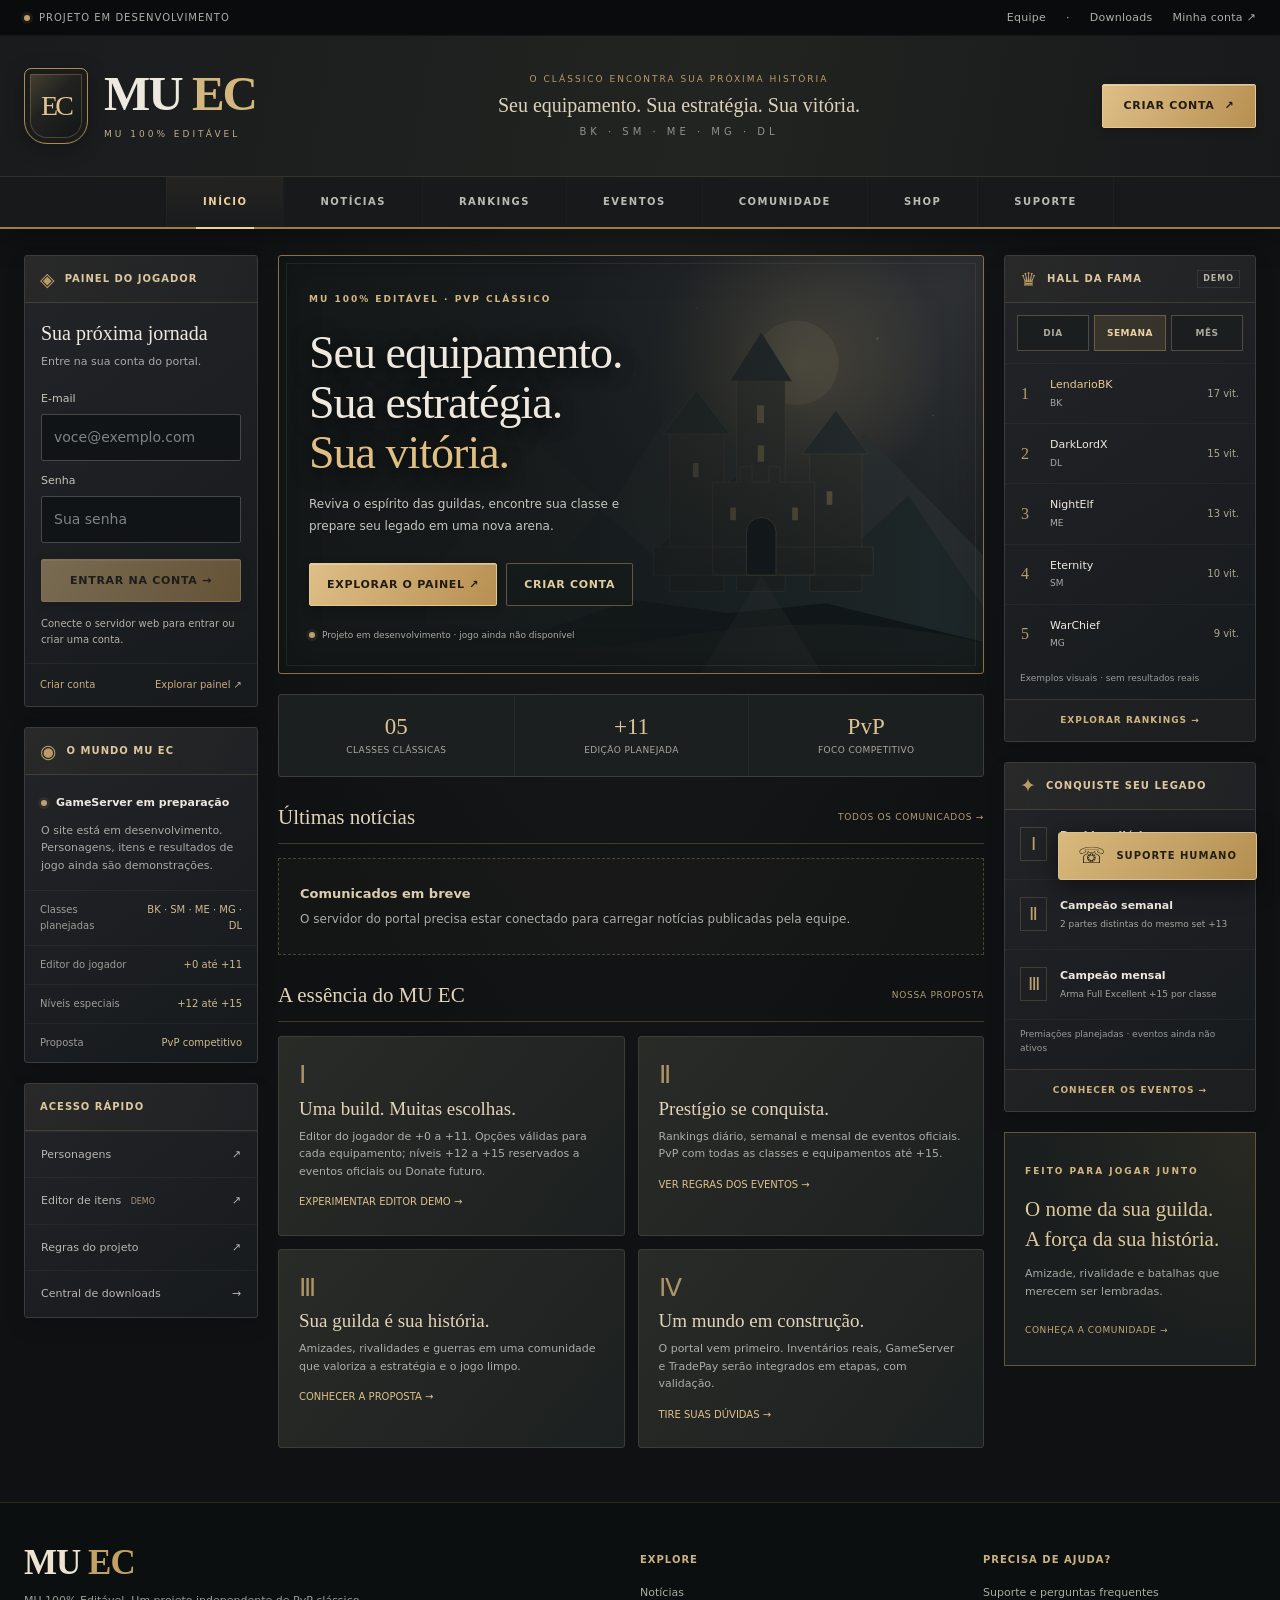
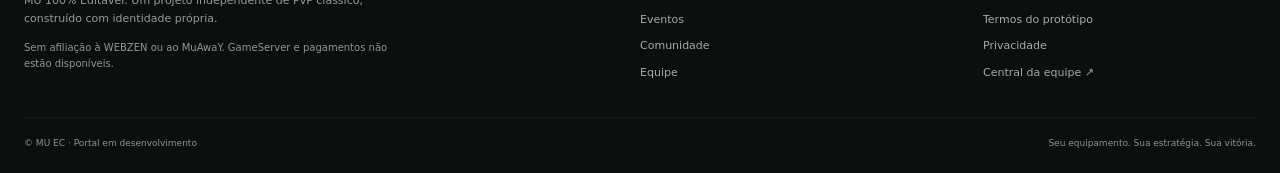
==== commit 20b7dae0: "Implementa portal MU EC e registra previa visual" ====
--- a/index.html
+++ b/index.html
@@ -3,50 +3,44 @@
 <head>
   <meta charset="UTF-8" />
   <meta name="viewport" content="width=device-width, initial-scale=1" />
-  <meta name="theme-color" content="#0b111b" />
-  <meta name="description" content="MU Legacy Arena: PvP clássico, guildas, rankings, eventos, portal do jogador e suporte." />
-  <title>MU Legacy Arena | A lenda continua</title>
+  <meta name="theme-color" content="#101113" />
+  <meta name="description" content="MU EC — MU 100% Editável. Conheça o projeto de PvP clássico, as cinco classes, eventos e o painel do jogador." />
+  <title>MU EC — MU 100% Editável</title>
   <link rel="stylesheet" href="public.css" />
 </head>
 <body>
-  <div class="thin-bar"><div class="wide thin-inner"><span>⚔ MU LEGACY ARENA <em>• projeto independente</em></span><span class="tiny-dim">BK · SM · ME · MG · DL <span class="sep">|</span> <span class="offline-dot"></span> GameServer em preparação</span></div></div>
-  <header class="masthead" id="topo"><div class="wide mast-inner">
-    <a class="logo" href="#home" aria-label="MU Legacy Arena - início"><span class="logo-medallion">⚔</span><span class="logo-words"><b>MU <i>LEGACY</i></b><small>A R E N A</small></span></a>
-    <div class="mast-info"><span>O LEGADO DO PVP</span><strong>UMA NOVA HISTÓRIA COMEÇA AQUI</strong><small>Guerras de guildas · Eventos oficiais · Economia entre jogadores</small></div>
-    <a class="btn-gold mast-cta" href="#cadastro">CRIAR MINHA CONTA <span>↗</span></a>
+  <a class="skip-link" href="#conteudo">Pular para o conteúdo</a>
+  <div class="thin-bar"><div class="wide thin-inner"><span><i class="status-dot"></i> PROJETO EM DESENVOLVIMENTO</span><div><a href="#equipe">Equipe</a><span>·</span><a href="#downloads">Downloads</a><a href="portal.html#conta">Minha conta ↗</a></div></div></div>
+  <header class="masthead"><div class="wide mast-inner">
+    <a class="logo" href="#home" aria-label="MU EC — início"><span class="logo-medallion" aria-hidden="true">EC</span><span class="logo-words"><b>MU <i>EC</i></b><small>MU 100% EDITÁVEL</small></span></a>
+    <div class="mast-info"><span>O CLÁSSICO ENCONTRA SUA PRÓXIMA HISTÓRIA</span><strong>Seu equipamento. Sua estratégia. Sua vitória.</strong><small>BK · SM · ME · MG · DL</small></div>
+    <a class="btn-gold mast-cta" href="#cadastro">CRIAR CONTA <span aria-hidden="true">↗</span></a>
   </div></header>
   <div class="nav-wrap"><nav class="wide primary-nav" aria-label="Navegação principal">
-    <a href="#home" data-nav="home">⌂ <span>INÍCIO</span></a>
-    <a href="#cadastro" data-nav="cadastro">✦ <span>CADASTRO</span></a>
-    <a href="#downloads" data-nav="downloads">⇩ <span>DOWNLOADS</span></a>
-    <a href="#ranking" data-nav="ranking">♛ <span>RANKING</span></a>
-    <a href="#eventos" data-nav="eventos">⚔ <span>EVENTOS</span></a>
-    <a href="#loja" data-nav="loja">◇ <span>LOJA</span></a>
-    <a href="#guildas" data-nav="guildas">⚑ <span>GUILDAS</span></a>
-    <a href="#suporte" data-nav="suporte">❔ <span>AJUDA</span></a>
+    <a href="#home" data-nav="home">INÍCIO</a><a href="#noticias" data-nav="noticias">NOTÍCIAS</a><a href="#ranking" data-nav="ranking">RANKINGS</a><a href="#eventos" data-nav="eventos">EVENTOS</a><a href="#guildas" data-nav="guildas">COMUNIDADE</a><a href="#loja" data-nav="loja">SHOP</a><a href="#suporte" data-nav="suporte">SUPORTE</a>
   </nav></div>
-  <main class="wide main-shell">
-    <aside class="left-col">
-      <section class="panel" id="account-card"><div class="panel-title"><span>◈</span> PAINEL DO JOGADOR</div>
-        <div class="login-heading">Bem-vindo, guerreiro!</div>
-        <p class="dim tiny">Gerencie sua conta, personagem e equipamentos.</p>
-        <form id="login-form" class="login-form"><label for="login-email">E-mail</label><input id="login-email" type="email" autocomplete="email" placeholder="Seu e-mail" required /><label for="login-password">Senha</label><input id="login-password" type="password" autocomplete="current-password" placeholder="Sua senha" required/><button class="btn-gold wide-button" type="submit">ENTRAR NA CONTA →</button></form>
-        <div id="session-panel" hidden></div><div class="tiny auth-hint" id="auth-hint">Login real disponível quando o backend estiver hospedado.</div>
-        <div class="account-links"><a href="#cadastro">Criar conta</a><a href="portal.html#personagens">Painel de teste ↗</a></div>
+  <main class="wide main-shell" id="conteudo">
+    <aside class="left-col" aria-label="Conta e informações do projeto">
+      <section class="panel" id="account-card"><div class="panel-title"><span aria-hidden="true">◈</span> PAINEL DO JOGADOR</div>
+        <div class="login-heading">Sua próxima jornada</div><p class="dim tiny panel-copy">Entre na sua conta do portal.</p>
+        <form id="login-form" class="login-form"><label for="login-email">E-mail</label><input id="login-email" type="email" autocomplete="email" placeholder="voce@exemplo.com" maxlength="160" required /><label for="login-password">Senha</label><input id="login-password" type="password" autocomplete="current-password" placeholder="Sua senha" maxlength="256" required /><button class="btn-gold wide-button" type="submit">ENTRAR NA CONTA →</button></form>
+        <div id="session-panel" hidden></div><div class="tiny auth-hint" id="auth-hint" role="status">Verificando conexão com o portal…</div>
+        <div class="account-links"><a href="#cadastro">Criar conta</a><a href="portal.html#inicio">Explorar painel ↗</a></div>
       </section>
-      <section class="panel server-status"><div class="panel-title"><span>◉</span> STATUS DO SERVIDOR</div><div class="status-line"><span class="offline-dot"></span><b>Em preparação</b></div><p class="tiny dim">Ainda não existe GameServer público conectado. Os rankings e personagens exibidos são demonstrativos.</p><div class="status-row"><span>Versão desejada</span><b>Clássica + DL</b></div><div class="status-row"><span>Classes</span><b>05</b></div><div class="status-row"><span>Editor web</span><b>Até +11</b></div><div class="status-row"><span>Itens especiais</span><b>Até +15</b></div></section>
-      <section class="panel side-buttons"><div class="panel-title"><span>✧</span> ACESSO RÁPIDO</div><a href="portal.html#editor">⚒ <span>Editor de itens</span> ↗</a><a href="portal.html#mercado">◇ <span>Mercado de equipamentos</span> ↗</a><a href="portal.html#admin">⚙ <span>Painel ADM demonstrativo</span> ↗</a><a href="staff.html">☷ <span>Central da equipe</span> ↗</a></section>
+      <section class="panel server-status"><div class="panel-title"><span aria-hidden="true">◉</span> O MUNDO MU EC</div><div class="status-line"><i class="status-dot"></i><b>GameServer em preparação</b></div><p class="tiny dim panel-copy">O site está em desenvolvimento. Personagens, itens e resultados de jogo ainda são demonstrações.</p><dl class="status-list"><div><dt>Classes planejadas</dt><dd>BK · SM · ME · MG · DL</dd></div><div><dt>Editor do jogador</dt><dd>+0 até +11</dd></div><div><dt>Níveis especiais</dt><dd>+12 até +15</dd></div><div><dt>Proposta</dt><dd>PvP competitivo</dd></div></dl></section>
+      <section class="panel side-buttons"><div class="panel-title">ACESSO RÁPIDO</div><a href="portal.html#personagens"><span>Personagens</span> ↗</a><a href="portal.html#editor"><span>Editor de itens <small>DEMO</small></span> ↗</a><a href="portal.html#regras"><span>Regras do projeto</span> ↗</a><a href="#downloads"><span>Central de downloads</span> →</a></section>
     </aside>
     <div class="center-col" id="dynamic-content" aria-live="polite"></div>
-    <aside class="right-col"><section class="panel ranking-panel"><div class="panel-title"><span>♛</span> TOP JOGADORES <small>DEMONSTRAÇÃO</small></div><div class="mini-tabs" id="ranking-tabs"><button data-rank="semana" class="on">SEMANA</button><button data-rank="mes">MÊS</button><button data-rank="guildas">GUILDAS</button></div><div id="ranking-preview"></div><a href="#ranking" class="panel-bottom-link">CONFERIR TODOS OS RANKINGS →</a></section>
-    <section class="panel"><div class="panel-title"><span>⌛</span> PRÓXIMOS EVENTOS</div><div class="event-row"><span class="event-icon">⚔</span><div><strong>Mata-Mata diário</strong><small>Ranking oficial · Em planejamento</small></div></div><div class="event-row"><span class="event-icon">✦</span><div><strong>Competição semanal</strong><small>2 partes de um set +13</small></div></div><div class="event-row"><span class="event-icon">♛</span><div><strong>Campeão do mês</strong><small>Arma Full +15 à escolha</small></div></div><a href="#eventos" class="panel-bottom-link">VER PROGRAMAÇÃO →</a></section>
-    <section class="panel"><div class="panel-title"><span>◈</span> COMUNIDADE</div><p class="tiny dim">A nossa prioridade será recuperar as amizades, rivalidades e guerras de guilda que tornavam o MU clássico especial.</p><a class="btn-outline wide-button" href="#guildas">CONHECER O PROJETO</a></section></aside>
+    <aside class="right-col" aria-label="Rankings e eventos">
+      <section class="panel ranking-panel"><div class="panel-title"><span aria-hidden="true">♛</span> HALL DA FAMA <small>DEMO</small></div><div class="mini-tabs" id="ranking-tabs" aria-label="Período do ranking"><button data-rank="dia" type="button">DIA</button><button data-rank="semana" type="button">SEMANA</button><button data-rank="mes" type="button">MÊS</button></div><div id="ranking-preview"></div><p class="rank-disclaimer">Exemplos visuais · sem resultados reais</p><a href="#ranking" class="panel-bottom-link">EXPLORAR RANKINGS →</a></section>
+      <section class="panel"><div class="panel-title"><span aria-hidden="true">✦</span> CONQUISTE SEU LEGADO</div><div class="event-row"><span class="event-icon" aria-hidden="true">Ⅰ</span><div><strong>Ranking diário</strong><small>Reconhecimento e Golds previstos</small></div></div><div class="event-row"><span class="event-icon" aria-hidden="true">Ⅱ</span><div><strong>Campeão semanal</strong><small>2 partes distintas do mesmo set +13</small></div></div><div class="event-row"><span class="event-icon" aria-hidden="true">Ⅲ</span><div><strong>Campeão mensal</strong><small>Arma Full Excellent +15 por classe</small></div></div><p class="rank-disclaimer">Premiações planejadas · eventos ainda não ativos</p><a href="#eventos" class="panel-bottom-link">CONHECER OS EVENTOS →</a></section>
+      <section class="community-card"><span class="eyebrow">FEITO PARA JOGAR JUNTO</span><h2>O nome da sua guilda.<br />A força da sua história.</h2><p>Amizade, rivalidade e batalhas que merecem ser lembradas.</p><a href="#guildas">CONHEÇA A COMUNIDADE →</a></section>
+    </aside>
   </main>
-  <footer><div class="wide footer-grid"><div><b class="footer-brand">⚔ MU LEGACY ARENA</b><p>Portal de desenvolvimento independente. Referência na experiência clássica de PvP, sem afiliação ao MuAwaY ou à WEBZEN.</p></div><div><strong>COMUNIDADE</strong><a href="#ranking">Rankings</a><a href="#eventos">Eventos</a><a href="#guildas">Guildas</a></div><div><strong>SUPORTE</strong><a href="#suporte">Central de ajuda</a><a href="staff.html">Painel da equipe</a><a href="portal.html#regras">Regras</a></div></div><div class="wide copyright">© MU Legacy Arena — Protótipo de desenvolvimento. Sem servidor ou pagamentos reais.</div></footer>
-  <button class="chat-launch" id="chat-launch" aria-label="Abrir atendimento">☏ <span>CHAT COM MODERADOR</span><span class="chat-counter" id="chat-counter" hidden>!</span></button>
-  <section id="chat-window" class="chat-window" hidden aria-label="Atendimento"><div class="chat-header"><div><b>⚔ Suporte MU Legacy</b><small id="chat-state">Atendimento por moderador</small></div><button id="chat-close" aria-label="Fechar chat">×</button></div><div class="chat-log" id="chat-log"><p class="chat-notice">Bem-vindo! O atendimento humano ficará disponível quando o sistema de suporte estiver conectado.</p></div><form class="chat-form" id="chat-form"><input name="display_name" id="chat-name" placeholder="Seu nome no jogo" maxlength="40" aria-label="Nome no jogo"><textarea name="message" id="chat-message" maxlength="1500" rows="2" placeholder="Escreva sua mensagem…" required aria-label="Mensagem"></textarea><button class="btn-gold" type="submit">ENVIAR ↗</button></form><div class="chat-footnote">O atendimento não é um robô. Um membro da equipe precisa estar online para responder.</div></section>
+  <footer><div class="wide footer-grid"><div><a class="footer-brand" href="#home">MU <span>EC</span></a><p>MU 100% Editável. Um projeto independente de PvP clássico, construído com identidade própria.</p><p class="footer-disclaimer">Sem afiliação à WEBZEN ou ao MuAwaY. GameServer e pagamentos não estão disponíveis.</p></div><div><strong>EXPLORE</strong><a href="#noticias">Notícias</a><a href="#eventos">Eventos</a><a href="#guildas">Comunidade</a><a href="#equipe">Equipe</a></div><div><strong>PRECISA DE AJUDA?</strong><a href="#suporte">Suporte e perguntas frequentes</a><a href="#termos">Termos do protótipo</a><a href="#privacidade">Privacidade</a><a href="staff.html">Central da equipe ↗</a></div></div><div class="wide copyright"><span>© MU EC · Portal em desenvolvimento</span><span>Seu equipamento. Sua estratégia. Sua vitória.</span></div></footer>
+  <button class="chat-launch" id="chat-launch" aria-label="Abrir suporte humano" aria-controls="chat-window" aria-expanded="false"><span aria-hidden="true">☏</span> SUPORTE HUMANO</button>
+  <section id="chat-window" class="chat-window" hidden role="dialog" aria-labelledby="chat-title"><div class="chat-header"><div><b id="chat-title">SUPORTE MU EC</b><small id="chat-state">Verificando disponibilidade do portal…</small></div><button id="chat-close" aria-label="Fechar chat" type="button">×</button></div><div class="chat-log" id="chat-log" aria-live="polite"><p class="chat-notice">Envie sua dúvida à equipe. Um moderador humano responderá quando estiver disponível; não há resposta automática nem atendimento imediato garantido.</p></div><form class="chat-form" id="chat-form"><label for="chat-name">Como podemos chamar você?</label><input name="display_name" id="chat-name" placeholder="Seu nome ou apelido" minlength="3" maxlength="25" autocomplete="nickname" pattern="[a-zA-ZÀ-ÿ0-9_-]{3,25}" title="Use de 3 a 25 letras, números, hífen ou sublinhado, sem espaços." /><label for="chat-message">Mensagem</label><textarea name="message" id="chat-message" maxlength="1500" rows="2" placeholder="Conte como podemos ajudar…" required></textarea><button class="btn-gold" type="submit">ENVIAR MENSAGEM →</button></form><button class="chat-new" id="new-chat" type="button" hidden>Iniciar uma nova conversa</button><div class="chat-footnote">Nunca envie senhas, PINs ou dados financeiros pelo chat.</div></section>
   <div id="toast" class="toast" role="status" aria-live="polite"></div>
-  <script src="public.js" defer></script>
-  <script src="chat-live.js" defer></script>
+  <script src="public.js" defer></script><script src="chat-live.js" defer></script>
 </body>
-</html>+</html>
--- a/public.css
+++ b/public.css
@@ -1,3 +1,210 @@
-:root{color-scheme:dark;--bg:#080c12;--panel:#101822;--panel2:#15212d;--edge:#35404b;--gold:#d7ae6b;--gold2:#f3d49b;--light:#f0e6d6;--muted:#acb5bd;--deep:#0b111b}*{box-sizing:border-box}html{scroll-behavior:smooth}body{margin:0;color:var(--light);background:radial-gradient(ellipse at 52% -17%,#253446 0%,transparent 40%),radial-gradient(ellipse at bottom left,#111a29,transparent 56%),var(--bg);font:14px/1.52 system-ui,-apple-system,Segoe UI,Arial,sans-serif}button,input,textarea{font:inherit}button{cursor:pointer}a{color:inherit;text-decoration:none}a:hover{color:var(--gold2)}.wide{max-width:1320px;margin:auto}.thin-bar{height:35px;background:#06090e;border-bottom:1px solid #283440;color:#b7c1c8;font-size:11px}.thin-inner{display:flex;align-items:center;justify-content:space-between;height:100%;padding:0 22px;letter-spacing:.8px}.thin-inner em{color:#687787;font-style:normal}.tiny-dim{color:#8392a0}.offline-dot{display:inline-block;height:8px;width:8px;border-radius:50%;background:#b68a57;box-shadow:0 0 0 3px #53442a55;margin-right:6px}.sep{padding:0 7px;color:#374452}.masthead{background:linear-gradient(125deg,#0b121c 5%,#1b2936b5 53%,#0b111a 100%);border-bottom:1px solid #71604665;position:relative;overflow:hidden}.masthead:after{content:'⚔';position:absolute;font:190px Georgia;transform:rotate(-25deg);right:12%;top:-102px;color:#c8ae6b0d;pointer-events:none}.mast-inner{min-height:145px;display:flex;align-items:center;justify-content:space-between;gap:32px;padding:18px 22px}.logo{display:flex;align-items:center;gap:14px;z-index:1}.logo-medallion{width:74px;height:74px;border:2px solid #99774b;border-radius:50%;display:grid;place-items:center;color:#f2cf86;font:40px Georgia;box-shadow:inset 0 0 0 5px #121720,inset 0 0 0 7px #6b5236,0 0 28px #c5a46716;background:radial-gradient(circle,#263243 10%,#0b0f16 70%)}.logo-words b{font:900 37px/1 Georgia,serif;letter-spacing:-1px;white-space:nowrap;color:#ede6d9;text-shadow:0 2px 10px #06080a}.logo-words i{color:#dabd7f;font-style:normal}.logo-words small{display:block;color:#aa8d63;letter-spacing:10px;font-size:13px;text-align:center;margin-top:5px}.mast-info{display:flex;flex-direction:column;align-items:center;gap:3px;z-index:1;text-align:center;color:#a7b3c0}.mast-info span{font-size:10px;letter-spacing:3px;color:var(--gold)}.mast-info strong{font:18px Georgia;letter-spacing:1.6px;color:#fff3dd}.mast-info small{font-size:11px}.btn-gold{background:linear-gradient(180deg,#e4c385,#b8874c);color:#20180f!important;border:1px solid #f7d99a;padding:12px 18px;border-radius:3px;font-weight:800;text-align:center;box-shadow:0 3px 0 #634827;letter-spacing:.6px}.btn-gold:hover{filter:brightness(1.12)}.mast-cta{white-space:nowrap;z-index:1}.nav-wrap{background:linear-gradient(#24313d,#111a24 60%,#0b1117);border-top:1px solid #8d7147;border-bottom:3px solid #8b6840;box-shadow:0 12px 30px #0008}.primary-nav{display:flex;justify-content:center;align-items:stretch;flex-wrap:wrap}.primary-nav a{display:flex;gap:8px;align-items:center;justify-content:center;padding:15px 17px;color:#e0e1df;font-weight:800;font-size:11px;letter-spacing:1px;border-left:1px solid #fff1;border-right:1px solid #0006}.primary-nav a:hover,.primary-nav a.active{background:linear-gradient(#5a4427,#241c15);color:#f1ce91}.main-shell{display:grid;grid-template-columns:246px minmax(370px,1fr) 270px;align-items:start;gap:17px;padding:23px 18px 35px;min-height:800px}.left-col,.center-col,.right-col{display:flex;flex-direction:column;gap:16px;min-width:0}.panel{border:1px solid #445160;border-radius:2px;background:linear-gradient(145deg,#17232d,#101822 76%);box-shadow:0 4px 18px #0007;overflow:hidden}.panel-title{font-weight:900;font-size:12px;letter-spacing:1.15px;color:#ead6af;background:linear-gradient(#303b49,#192531);border-bottom:1px solid #806642;padding:13px 14px;display:flex;align-items:center;gap:8px}.panel-title span{font-size:20px;color:#e1b86f;line-height:1}.panel-title small{margin-left:auto;color:#8797a7;font-size:9px;letter-spacing:.2px}.login-heading{font:20px Georgia,serif;color:#f4e4c9;margin:18px 15px 0}.tiny{font-size:12px}.dim{color:var(--muted)}.panel>.tiny{margin:8px 15px 15px}.login-form{padding:0 15px 14px;display:grid;gap:7px}.login-form label{font-size:10px;letter-spacing:1px;color:#b5bfc8;margin-top:5px}.login-form input,.entry,.chat-form input,.chat-form textarea{background:#0a121b;color:#f1e9db;border:1px solid #485461;border-radius:3px;padding:11px;min-width:0;width:100%;outline:none}.login-form input:focus,.entry:focus,.chat-form input:focus,.chat-form textarea:focus{border-color:#e1b87a;box-shadow:0 0 0 2px #a2844230}.wide-button{width:100%;display:block}.login-form button{margin-top:9px}.auth-hint{color:#abbac6;padding:0 15px 10px}.account-links{border-top:1px solid #354452;padding:12px 14px;display:flex;justify-content:space-between;font-size:11px;color:#d6b782}.server-status>.status-line{margin:15px 14px;display:flex;align-items:center;gap:6px;font-size:13px}.status-row{padding:9px 14px;border-top:1px solid #ffffff11;display:flex;justify-content:space-between;font-size:12px}.status-row b{color:#e8c891}.side-buttons a{display:flex;align-items:center;justify-content:space-between;padding:12px 14px;border-top:1px solid #ffffff15;color:#d6dfeb;font-size:12px}.side-buttons a:hover{background:#253344;color:#f4d397}.side-buttons a span{flex:1;margin-left:9px}.hero{min-height:310px;padding:40px 33px 32px;border:1px solid #8f714b;position:relative;overflow:hidden;background:radial-gradient(circle at 82% 26%,#d3a35426 0,transparent 27%),linear-gradient(112deg,#131e2b 10%,#28313c 60%,#101723);box-shadow:inset 0 0 45px #000c,0 4px 18px #0008}.hero:before{content:'♜';position:absolute;right:10px;bottom:-100px;font:430px Georgia;color:#dfd7c011;transform:rotate(-13deg)}.hero:after{content:'';position:absolute;inset:0;border:12px solid transparent;border-image:linear-gradient(125deg,#ffffff0c,#d6af6116,#11111155) 1;pointer-events:none}.eyebrow{font-size:10px;letter-spacing:2.4px;color:#eac98f;font-weight:800}.hero h1{position:relative;z-index:1;font:46px/1.07 Georgia,serif;margin:13px 0;text-shadow:0 3px 18px #000}.hero h1 em{color:#dcb777;font-style:normal}.hero p{position:relative;z-index:1;max-width:390px;color:#cdd3db;font-size:14px}.hero .hero-actions{display:flex;flex-wrap:wrap;gap:9px;margin-top:23px;position:relative;z-index:1}.btn-outline{display:inline-block;border:1px solid #a3885f;color:#ead9ba;background:#1b2530;padding:11px 14px;border-radius:3px;font-size:12px;font-weight:800;text-align:center}.btn-outline:hover{background:#354354}.box-title{font:19px Georgia;color:#ecd7b8;margin:0 0 10px}.section-toolbar{display:flex;align-items:center;justify-content:space-between;gap:10px;background:linear-gradient(90deg,#263545,#111b26);border:1px solid #556473;border-bottom:2px solid #8f7048;padding:12px 15px;margin-bottom:12px}.section-toolbar h2{font:19px Georgia;margin:0;color:#f2dec0}.section-toolbar small{font-size:11px;color:#8fa0af}.news-card{display:flex;gap:17px;padding:16px;background:#121d27;border:1px solid #394957;border-bottom-color:#22333f;margin-bottom:10px}.news-date{flex-shrink:0;background:#2b3642;border:1px solid #745b3d;color:#efca86;text-align:center;width:63px;height:70px;display:flex;flex-direction:column;justify-content:center}.news-date strong{font:27px Georgia}.news-date small{font-size:9px;letter-spacing:1px}.news-content h3{font:18px Georgia;margin:0 0 8px;color:#eddaba}.news-content p{margin:0;color:#bbc6d0;font-size:12px}.tag{color:#e6bb78;text-transform:uppercase;font-size:10px;letter-spacing:1.3px;margin-bottom:4px;font-weight:800}.news-foot{margin-top:7px;font-size:10px;color:#92a7b8}.mini-grid{display:grid;grid-template-columns:1fr 1fr;gap:12px}.promo-card{padding:20px;border:1px solid #655237;background:linear-gradient(145deg,#212e3c,#121d28);min-height:130px}.promo-card h3{font:19px Georgia;margin:0 0 7px}.promo-card p{font-size:12px;color:#b9c6d2}.ranking-panel .mini-tabs{display:flex;padding:10px;gap:3px}.mini-tabs button{flex:1;font-size:10px;color:#d8dfe8;background:#243240;border:1px solid #475563;padding:9px 3px;font-weight:800}.mini-tabs button.on{background:#785b36;color:#fff4d8}.rank-line{display:flex;align-items:center;padding:10px 14px;gap:9px;border-top:1px solid #ffffff12;font-size:12px}.rank-pos{color:#e5bd7b;font-weight:900;width:23px}.rank-name{flex:1;color:#e2e8ee}.rank-points{font-size:11px;color:#aab8c6}.panel-bottom-link{display:block;background:#1f2c38;border-top:1px solid #495867;text-align:center;padding:13px;font-size:10px;font-weight:800;letter-spacing:.9px;color:#eacb95}.event-row{display:flex;gap:9px;align-items:center;padding:13px 12px;border-top:1px solid #ffffff15}.event-icon{font:23px Georgia;color:#ddbb7e;width:32px;text-align:center}.event-row div{display:grid;gap:2px}.event-row strong{font-size:12px}.event-row small{color:#9eafbd;font-size:10px}.feature-list{list-style:none;margin:15px 0;padding:0}.feature-list li{padding:9px 0;border-bottom:1px solid #fff1}.feature-list b{color:#e9c98c}.simple-panel{padding:22px;border:1px solid #415061;background:#121d27}.simple-panel h2{font:25px Georgia;margin:0 0 9px}.simple-panel p{color:#c3ccd4}.form-grid{display:grid;gap:13px}.form-grid label{display:grid;gap:5px;font-size:12px}.muted-note{border-left:3px solid #a88853;background:#493a2540;padding:12px 13px;color:#d6c4a5;font-size:12px}.data-table{width:100%;border-collapse:collapse}.data-table th,.data-table td{padding:11px;border-bottom:1px solid #465260;text-align:left;font-size:12px}.data-table th{background:#233140;color:#dfc08e;letter-spacing:.5px}.data-table tr:hover td{background:#253343}.notice-row{padding:15px;border:1px solid #3f5060;background:#17232e;margin-bottom:10px}.notice-row h3{margin:0 0 6px;font:18px Georgia}.notice-row p{margin:0;color:#bfcad1;font-size:12px}footer{border-top:2px solid #85683e;background:#090e14;color:#7e909e;padding:40px 15px 14px}.footer-grid{display:grid;grid-template-columns:2fr 1fr 1fr;gap:55px}.footer-grid div{display:flex;flex-direction:column;gap:7px}.footer-brand{font:22px Georgia;color:#dcb777}.footer-grid p{font-size:12px;max-width:460px}.footer-grid strong{color:#d4c3a6;font-size:12px;letter-spacing:1px}.footer-grid a{font-size:12px}.copyright{border-top:1px solid #29323b;margin-top:28px;padding-top:14px;font-size:11px}.chat-launch{position:fixed;right:20px;bottom:18px;z-index:50;background:linear-gradient(#e4bf78,#b48347);border:1px solid #f4d59a;box-shadow:0 7px 24px #0009;color:#1d1710;border-radius:6px;padding:13px 18px;font-weight:900;letter-spacing:.4px}.chat-window{position:fixed;z-index:55;bottom:75px;right:20px;width:min(370px,calc(100vw - 24px));height:490px;background:#0b111b;border:1px solid #826741;box-shadow:0 12px 50px #000d;display:flex;flex-direction:column}.chat-window[hidden]{display:none}.chat-header{background:#263644;border-bottom:2px solid #a07b48;display:flex;justify-content:space-between;padding:13px;color:#f5e1bf}.chat-header small{display:block;color:#b9c3c8;font-size:10px}.chat-header button{background:none;border:0;color:#fff;font-size:24px}.chat-log{flex:1;overflow-y:auto;padding:12px}.chat-notice{background:#1e2b37;padding:12px;border-radius:6px;font-size:12px;color:#c4d1dd}.bubble{max-width:88%;border-radius:8px;padding:10px 12px;margin-bottom:10px;font-size:12px;white-space:pre-wrap;overflow-wrap:anywhere}.bubble.user{margin-left:auto;background:#625036;color:#fff3db}.bubble.moderator{background:#1f3545;color:#d9ecfa}.bubble small{display:block;font-size:9px;opacity:.72;margin-top:5px}.chat-form{padding:12px;border-top:1px solid #334453;display:grid;gap:7px}.chat-form textarea{resize:none}.chat-footnote{padding:4px 11px 9px;color:#8d9eac;font-size:10px;text-align:center}.toast{position:fixed;bottom:20px;left:50%;transform:translateX(-50%);background:#263a45;color:white;border:1px solid #a58a54;padding:11px 18px;z-index:99;box-shadow:0 10px 20px #000b;display:none}.toast.show{display:block}#session-panel{padding:15px}#session-panel p{font-size:12px;color:#cbd5df}.hidden{display:none!important}@media(max-width:1170px){.main-shell{grid-template-columns:210px minmax(350px,1fr)}.right-col{grid-column:1/-1;display:grid;grid-template-columns:repeat(3,1fr)}.mast-info{display:none}.primary-nav a{padding:12px 14px}}@media(max-width:720px){.thin-inner{padding:0 10px}.tiny-dim{display:none}.mast-inner{min-height:112px;padding:12px;gap:10px}.logo-medallion{width:53px;height:53px;font-size:29px}.logo-words b{font-size:24px}.logo-words small{font-size:10px;letter-spacing:6px}.mast-cta{font-size:10px;padding:9px}.primary-nav a{flex:1 0 24%;padding:10px 5px;gap:4px;font-size:10px}.primary-nav a span{font-size:9px}.main-shell{grid-template-columns:1fr;padding:15px 11px}.left-col{order:2}.center-col{order:1}.right-col{order:3;display:flex}.hero{padding:30px 20px;min-height:260px}.hero h1{font-size:35px}.mini-grid{grid-template-columns:1fr}.footer-grid{grid-template-columns:1fr;gap:22px}.chat-launch span{font-size:11px}.chat-window{right:12px;bottom:70px}}
-
-.chat-launch[hidden]{display:none}+:root {
+  color-scheme: dark;
+  --bg: #0f1113;
+  --panel: #191b1e;
+  --panel2: #202227;
+  --edge: #393a3d;
+  --gold: #c6a66e;
+  --gold2: #f0d7a6;
+  --light: #eee8de;
+  --muted: #aaa9a5;
+  --deep: #111315;
+}
+* { box-sizing: border-box; }
+html { scroll-behavior: smooth; }
+body { margin: 0; background: radial-gradient(ellipse at 50% 0, #34353255, transparent 48%), var(--bg); color: var(--light); font: 14px/1.6 system-ui, -apple-system, "Segoe UI", sans-serif; }
+button, input, textarea, select { font: inherit; }
+button { cursor: pointer; }
+button:disabled { opacity: .48; cursor: not-allowed; }
+a { color: inherit; text-decoration: none; }
+a:hover { color: var(--gold2); }
+a, button, input, textarea, select { -webkit-tap-highlight-color: transparent; }
+:focus-visible { outline: 2px solid var(--gold2); outline-offset: 4px; }
+[hidden] { display: none !important; }
+.wide { max-width: 1420px; margin-inline: auto; }
+.skip-link { position: absolute; top: 6px; left: 12px; transform: translateY(-160%); background: var(--gold2); color: #141414; padding: 10px; z-index: 100; }
+.skip-link:focus { transform: none; }
+.thin-bar { background: #090b0d; border-bottom: 1px solid #ffffff0c; font-size: 10px; letter-spacing: 1px; color: #aeafa9; }
+.thin-inner { min-height: 35px; padding: 0 24px; display: flex; align-items: center; justify-content: space-between; gap: 16px; }
+.thin-inner > span { display: flex; align-items: center; gap: 9px; }
+.thin-inner > div { display: flex; align-items: center; gap: 20px; letter-spacing: .25px; font-size: 11px; }
+.status-dot { display: inline-block; flex-shrink: 0; width: 6px; height: 6px; border-radius: 50%; background: #bca06d; box-shadow: 0 0 0 3px #bca06d18; }
+.masthead { position: relative; border-bottom: 1px solid #bca06d26; background: linear-gradient(100deg, #191b1d, #222421 55%, #17191b); }
+.mast-inner { min-height: 140px; padding: 24px; display: flex; align-items: center; justify-content: space-between; gap: 22px; }
+.logo { display: flex; align-items: center; gap: 16px; }
+.logo-medallion { width: 64px; height: 76px; display: grid; place-items: center; border: 1px solid #aa8a55; color: #e3c591; font: 28px Georgia, serif; letter-spacing: -3px; border-radius: 7px 7px 23px 23px; background: linear-gradient(135deg, #4c4435, #222321 42%, #101415); box-shadow: inset 0 0 0 5px #191c1b, inset 0 0 0 6px #a1824f66, 0 5px 20px #0004; }
+.logo-words b { display: block; font: bold 49px/.94 Georgia, serif; letter-spacing: -2px; color: #eee9df; }
+.logo-words i { font-style: normal; color: #d4b77f; }
+.logo-words small { display: block; margin-top: 10px; color: #c1af90; font-size: 9px; letter-spacing: 3px; }
+.mast-info { text-align: center; display: grid; gap: 7px; }
+.mast-info > span { color: #ba9b66; font-size: 9px; letter-spacing: 2px; }
+.mast-info strong { font: 20px Georgia, serif; color: #ddd2bc; }
+.mast-info small { color: #8c9292; font-size: 10px; letter-spacing: 4px; }
+.btn-gold, .btn-outline { display: inline-flex; justify-content: center; align-items: center; gap: 10px; min-height: 42px; padding: 12px 17px; border-radius: 2px; font-weight: 750; font-size: 11px; letter-spacing: .7px; text-align: center; }
+.btn-gold { background: linear-gradient(115deg, #debf87, #b78f52); color: #201b14 !important; border: 1px solid #e4c995; box-shadow: inset 0 1px 0 #fff4, 0 3px 10px #0003; }
+.btn-gold:hover { filter: brightness(1.12); }
+.btn-outline { border: 1px solid #bca06d75; color: #e2cc9e; background: #151a1bbb; }
+.btn-outline:hover { background: #39362d; }
+.mast-cta { min-width: 154px; }
+.nav-wrap { background: #17191b; border-bottom: 2px solid #9e7c48; box-shadow: 0 8px 30px #0005; }
+.primary-nav { display: flex; justify-content: center; align-items: stretch; }
+.primary-nav a { position: relative; padding: 17px 36px; color: #bcbab4; font-size: 10px; font-weight: 700; letter-spacing: 1.5px; border-inline-start: 1px solid #ffffff05; }
+.primary-nav a:last-child { border-inline-end: 1px solid #ffffff05; }
+.primary-nav a:hover, .primary-nav a.active { color: #efd19b; background: linear-gradient(#bca06d14, #bca06d04); }
+.primary-nav a.active::after { position: absolute; content: ''; height: 2px; bottom: -2px; left: 25%; right: 25%; background: #edd19b; }
+.main-shell { display: grid; grid-template-columns: 234px minmax(0, 1fr) 252px; align-items: start; gap: 20px; padding: 26px 24px 54px; }
+.left-col, .center-col, .right-col { display: flex; flex-direction: column; gap: 20px; min-width: 0; }
+.panel { border: 1px solid #3b3b3b; border-radius: 3px; background: linear-gradient(145deg, #222427, #171a1d); overflow: hidden; box-shadow: 0 8px 20px #0002; }
+.panel-title { min-height: 47px; padding: 12px 15px; display: flex; align-items: center; gap: 9px; border-bottom: 1px solid #bca06d33; background: linear-gradient(90deg, #36332c55, #26262644); font-size: 10px; font-weight: 750; letter-spacing: 1px; color: #ddc79e; }
+.panel-title > span { color: #ba9b65; font-size: 19px; line-height: 1; }
+.panel-title small { margin-left: auto; font-size: 8px; border: 1px solid #ffffff15; padding: 2px 5px; color: #b9b4a8; }
+.login-heading { margin: 19px 16px 0; font: 20px Georgia, serif; }
+.panel-copy { margin: 8px 16px 15px; }
+.tiny { font-size: 11px; }
+.dim { color: var(--muted); }
+.login-form { padding: 0 16px 14px; display: grid; gap: 7px; }
+.login-form label { font-size: 11px; color: #c7c3b9; margin-top: 4px; }
+.login-form input, .entry, .chat-form input, .chat-form textarea { width: 100%; min-width: 0; padding: 11px 12px; border: 1px solid #464746; background: #101416; color: #eee8dd; border-radius: 2px; outline: none; }
+input::placeholder, textarea::placeholder { color: #7d8383; }
+.login-form input:focus, .entry:focus, .chat-form input:focus, .chat-form textarea:focus { border-color: #c2a36c; box-shadow: 0 0 0 2px #c2a36c15; }
+.login-form button { margin-top: 9px; }
+.wide-button { width: 100%; }
+.auth-hint { padding: 0 16px 15px; color: #b4b1a7; font-size: 10px; }
+.account-links { padding: 13px 15px; border-top: 1px solid #ffffff0c; display: flex; justify-content: space-between; gap: 10px; color: #c7ad7e; font-size: 10px; }
+#session-panel { padding: 8px 16px 18px; }
+#session-panel b { color: #e5cca0; }
+#session-panel p { font-size: 11px; color: #aeafa8; }
+#session-panel .btn-outline { margin-top: 5px; }
+.session-actions { display: grid; gap: 8px; }
+.status-line { display: flex; align-items: center; gap: 9px; margin: 19px 16px 10px; font-size: 11px; }
+.status-list { margin: 0; }
+.status-list > div { padding: 11px 15px; border-top: 1px solid #ffffff0b; display: flex; justify-content: space-between; gap: 10px; font-size: 10px; }
+.status-list dt { color: #9d9d96; }
+.status-list dd { margin: 0; color: #d0b98e; text-align: right; }
+.side-buttons a { display: flex; justify-content: space-between; padding: 14px 16px; color: #b7b6b0; font-size: 11px; border-top: 1px solid #ffffff0a; }
+.side-buttons a:hover { background: #bca06d0e; color: #ecd09e; }
+.side-buttons small { font-size: 8px; margin-left: 6px; color: #a89779; }
+.hero { position: relative; isolation: isolate; overflow: hidden; min-height: 388px; padding: 36px 30px 28px; border: 1px solid #87704b; border-radius: 3px; background: linear-gradient(90deg, #141819 2%, #141819df 39%, #14181930 100%), url('assets/public-citadel.svg') center/cover; box-shadow: inset 0 0 40px #0004; }
+.hero::after { content: ''; position: absolute; inset: 7px; border: 1px solid #e7cb8c15; pointer-events: none; z-index: -1; }
+.eyebrow { font-size: 9px; letter-spacing: 2px; font-weight: 750; color: #d2b780; }
+.hero h1 { margin: 22px 0 17px; font: 46px/1.08 Georgia, serif; letter-spacing: -1px; max-width: 450px; text-shadow: 0 3px 20px #000; }
+.hero h1 em { color: #dfbf83; font-style: normal; }
+.hero p { max-width: 330px; color: #c5c7bf; font-size: 12px; line-height: 1.8; }
+.hero-actions { display: flex; flex-wrap: wrap; gap: 9px; margin-top: 25px; }
+.hero-status { display: inline-flex; align-items: center; gap: 7px; margin-top: 22px; font-size: 9px; color: #a8aaa0; }
+.pillars { display: grid; grid-template-columns: repeat(3, 1fr); border: 1px solid #3d3d39; border-radius: 3px; background: #1c1f20; }
+.pillar { min-width: 0; padding: 19px 15px; text-align: center; }
+.pillar + .pillar { border-left: 1px solid #ffffff0c; }
+.pillar > b { display: block; color: #dec495; font: 23px Georgia, serif; margin-bottom: 3px; }
+.pillar > span { display: block; font-size: 9px; letter-spacing: .4px; color: #aaa99f; }
+.section-toolbar { display: flex; align-items: center; justify-content: space-between; gap: 12px; padding: 8px 0 13px; margin-bottom: 14px; border-bottom: 1px solid #a78b5655; }
+.section-toolbar h1, .section-toolbar h2 { font: 21px Georgia, serif; margin: 0; color: #e1d4ba; }
+.section-toolbar small, .section-toolbar a { font-size: 9px; letter-spacing: .7px; color: #b39c74; }
+.news-card { display: flex; gap: 17px; padding: 19px; margin-bottom: 10px; border: 1px solid #393c3b; background: linear-gradient(115deg, #222628, #1b1e21); border-radius: 3px; }
+.news-date { flex-shrink: 0; width: 48px; height: 57px; background: #a88d5712; border: 1px solid #a88d5740; color: #d6b77c; text-align: center; display: flex; flex-direction: column; justify-content: center; }
+.news-date strong { font: 22px Georgia, serif; }
+.news-date small { font-size: 8px; letter-spacing: 1px; }
+.news-content { min-width: 0; overflow-wrap: anywhere; }
+.tag { color: #bfa16a; font-size: 8px; letter-spacing: 1.7px; font-weight: 700; margin-bottom: 5px; text-transform: uppercase; }
+.news-content h3 { margin: 0 0 8px; font: 18px Georgia, serif; color: #e7dcc7; }
+.news-content p { margin: 0; font-size: 12px; color: #afb3b0; white-space: pre-wrap; }
+.news-foot { margin-top: 12px; color: #8b938f; font-size: 9px; }
+.empty-state { padding: 25px 21px; border: 1px dashed #a38c5d66; background: #bca06d06; color: #a9ada7; font-size: 12px; }
+.empty-state strong { display: block; color: #dbceaf; margin-bottom: 5px; font-size: 13px; }
+.mini-grid { display: grid; grid-template-columns: 1fr 1fr; gap: 13px; }
+.promo-card { border: 1px solid #3c3d38; background: linear-gradient(130deg, #292b27, #1c2020); padding: 23px 20px; border-radius: 3px; }
+.promo-number { color: #ac9468; font: 25px Georgia, serif; }
+.promo-card h3 { margin: 8px 0; font: 19px Georgia, serif; color: #e2d4b7; }
+.promo-card p { margin: 0; font-size: 11px; color: #a9afa9; }
+.promo-card a { display: inline-block; font-size: 10px; margin-top: 14px; color: #ddc18c; }
+.mini-tabs { display: flex; flex-wrap: wrap; gap: 5px; padding: 12px; }
+.mini-tabs button { flex: 1; padding: 9px 7px; min-height: 36px; border: 1px solid #4d4b42; background: #1a1e1e; color: #aaa99e; font-size: 9px; font-weight: 750; letter-spacing: .5px; }
+.mini-tabs button.on { background: #a58a532d; color: #ead2a2; border-color: #a58a5380; }
+.rank-line { display: flex; align-items: center; gap: 12px; padding: 12px 16px; border-top: 1px solid #ffffff09; font-size: 11px; }
+.rank-pos { width: 17px; color: #b89d69; font: 16px Georgia, serif; }
+.rank-name { flex: 1; }
+.rank-name small { font-size: 9px; }
+.rank-points { color: #aca891; font-size: 10px; }
+.rank-line:first-child .rank-name { color: #e6c892; }
+.rank-disclaimer { margin: 7px 15px 14px; color: #969b95; font-size: 9px; }
+.panel-bottom-link { display: block; padding: 13px; border-top: 1px solid #a68b5733; background: #bca06d08; text-align: center; font-size: 9px; font-weight: 750; letter-spacing: 1px; color: #cfb480; }
+.event-row { display: flex; align-items: center; gap: 13px; padding: 17px 15px; border-bottom: 1px solid #ffffff09; }
+.event-icon { width: 27px; height: 34px; display: grid; place-items: center; border: 1px solid #bca06d3b; color: #bca06d; font: 18px Georgia, serif; }
+.event-row div { flex: 1; }
+.event-row strong { font-size: 11px; font-weight: 600; display: block; }
+.event-row small { display: block; color: #a2a69e; font-size: 9px; margin-top: 3px; }
+.community-card { padding: 25px 20px; border: 1px solid #63553c; background: radial-gradient(circle at 100% 0, #85703c24, transparent 65%), #1a1e1e; }
+.community-card h2 { font: 21px/1.4 Georgia, serif; color: #ddc79c; margin: 15px 0 11px; }
+.community-card p { color: #a4aaa2; font-size: 11px; }
+.community-card a { display: inline-block; margin-top: 12px; color: #c6aa76; font-size: 9px; letter-spacing: .6px; }
+.simple-panel { padding: 27px; border: 1px solid #42423b; background: linear-gradient(130deg, #232727, #191e20); border-radius: 3px; }
+.simple-panel h1, .simple-panel h2 { font: 29px/1.25 Georgia, serif; margin: 0 0 13px; color: #e6d4b0; }
+.simple-panel h3 { color: #d4bf97; }
+.simple-panel > p { color: #b3b8b0; font-size: 13px; }
+.simple-panel .form-grid { margin-top: 25px; }
+.form-grid { display: grid; gap: 15px; }
+.form-grid label { display: grid; gap: 7px; font-size: 12px; color: #c7c4b9; }
+.form-grid label small { color: #949b95; }
+.form-grid button { justify-self: start; }
+.muted-note { padding: 14px 15px; border-left: 2px solid #b99a60; background: #a58b5113; color: #c1b494; font-size: 11px; line-height: 1.8; }
+.feature-list { margin: 16px 0; padding: 0; list-style: none; }
+.feature-list li { padding: 13px 0; border-bottom: 1px solid #ffffff0d; color: #b3b8b0; font-size: 12px; }
+.feature-list b { color: #dfc28d; }
+.notice-row { margin: 14px 0; padding: 18px; border: 1px solid #4d4d414d; background: #13191866; overflow-wrap: anywhere; }
+.notice-row h3 { margin: 0 0 8px; font: 19px Georgia, serif; color: #dfc99e; }
+.notice-row p { margin: 0; color: #a9b1a8; font-size: 12px; }
+.notice-row time { display: block; margin: 8px 0; color: #d1b67e; font-size: 12px; }
+.table-wrap { overflow-x: auto; }
+.data-table { border-collapse: collapse; width: 100%; text-align: left; }
+.data-table th, .data-table td { padding: 13px 10px; border-bottom: 1px solid #ffffff0d; font-size: 12px; }
+.data-table th { font-size: 10px; color: #c8ae7c; background: #a58b5110; }
+.data-table td { color: #c1c6bd; }
+.data-table th:first-child, .data-table td:first-child { color: #d3b57d; }
+.data-table tr:hover td { background: #c6a66e06; }
+.role-badge { display: inline-block; padding: 3px 7px; border: 1px solid #b79a5b50; color: #d1b77e; font-size: 9px; letter-spacing: .7px; }
+.faq-item { border-bottom: 1px solid #ffffff12; padding: 16px 0; }
+.faq-item summary { color: #d8c7a4; cursor: pointer; font-weight: 600; font-size: 12px; }
+.faq-item p { color: #b0b7ac; font-size: 12px; margin-bottom: 0; }
+.inline-link { color: #dfc48e; text-decoration: underline; text-underline-offset: 4px; }
+.shop-preview { display: grid; grid-template-columns: repeat(3, 1fr); gap: 10px; margin: 25px 0; }
+.shop-preview article { padding: 20px 12px; border: 1px solid #aa91554d; text-align: center; background: #af965b0a; }
+.shop-preview b { display: block; color: #dfbd7a; font: 27px Georgia, serif; margin: 12px 0 8px; }
+.shop-preview h3 { font-size: 12px; font-weight: 600; }
+.shop-preview small { color: #abae9f; font-size: 9px; }
+footer { background: #0c0f10; padding: 40px 24px 23px; border-top: 1px solid #9d82473d; }
+.footer-grid { display: grid; grid-template-columns: 2fr 1fr 1fr; gap: 70px; }
+.footer-grid > div { display: flex; flex-direction: column; align-items: start; gap: 9px; }
+.footer-brand { font: bold 35px Georgia, serif; color: #ede3d0; letter-spacing: -1px; }
+.footer-brand span { color: #c3a164; }
+.footer-grid p { color: #969d95; font-size: 11px; max-width: 380px; margin: 0; }
+.footer-grid .footer-disclaimer { color: #92988e; font-size: 10px; margin-top: 4px; }
+.footer-grid strong { font-size: 10px; color: #c9b184; letter-spacing: 1px; padding: 9px 0 7px; }
+.footer-grid > div > a:not(.footer-brand) { color: #a5ada1; font-size: 11px; }
+.footer-grid > div > a:hover { color: #e2c58e; }
+.copyright { display: flex; justify-content: space-between; gap: 15px; margin-top: 35px; padding-top: 18px; border-top: 1px solid #ffffff0a; color: #8e968b; font-size: 9px; }
+.chat-launch { position: fixed; right: 23px; bottom: 20px; z-index: 50; display: flex; align-items: center; gap: 10px; padding: 12px 19px; border: 1px solid #dbc18f; border-radius: 3px; background: linear-gradient(130deg, #d9b97c, #b38e51); color: #221e15; font-weight: 800; font-size: 10px; letter-spacing: 1px; box-shadow: 0 5px 24px #0008; }
+.chat-launch > span { font-size: 22px; line-height: 1; }
+.chat-window { position: fixed; right: 23px; bottom: 81px; z-index: 55; display: flex; flex-direction: column; width: min(380px, calc(100vw - 24px)); max-height: calc(100dvh - 110px); height: 560px; background: #151a1b; border: 1px solid #9b804c; border-radius: 4px; box-shadow: 0 12px 50px #000c; }
+.chat-header { padding: 17px; display: flex; align-items: center; justify-content: space-between; border-bottom: 1px solid #a48c574d; background: #2b2d26; }
+.chat-header b { font-size: 11px; letter-spacing: 1px; color: #e2cb9b; }
+.chat-header small { display: block; margin-top: 3px; font-size: 10px; color: #b1b5a8; }
+.chat-header button { padding: 3px 9px; background: none; border: 0; color: #e5d9bb; font-size: 24px; }
+.chat-log { flex: 1; min-height: 90px; overflow-y: auto; padding: 15px; }
+.chat-notice { padding: 12px; background: #bca06d0e; color: #b6bdaf; font-size: 11px; line-height: 1.8; }
+.bubble { max-width: 90%; padding: 12px; margin: 0 0 11px; border-radius: 6px; font-size: 12px; white-space: pre-wrap; overflow-wrap: anywhere; }
+.bubble.user { background: #5b5038; color: #f7e8c9; margin-left: auto; }
+.bubble.moderator { background: #283831; color: #d7e2ce; }
+.bubble small { display: block; margin-top: 5px; opacity: .8; font-size: 9px; }
+.chat-form { display: grid; gap: 7px; padding: 12px 15px; border-top: 1px solid #ffffff12; }
+.chat-form label { font-size: 10px; color: #b6bdaf; }
+.chat-form textarea { resize: vertical; max-height: 120px; }
+.chat-footnote { padding: 2px 15px 12px; color: #b0b6a8; font-size: 9px; text-align: center; }
+.chat-new { margin: 6px 15px 10px; padding: 10px; color: #e0c492; border: 1px solid #a48c5766; background: #2a3028; }
+.toast { position: fixed; z-index: 99; bottom: 26px; left: 50%; transform: translateX(-50%); max-width: min(500px, calc(100vw - 30px)); display: none; padding: 14px 20px; border: 1px solid #b49a65; background: #252e28; color: #eee3cb; border-radius: 3px; box-shadow: 0 7px 35px #000b; font-size: 12px; }
+.toast.show { display: block; }
+.hidden { display: none !important; }
+@media (min-width: 1450px) { .hero { min-height: 415px; padding: 43px 35px; } .hero h1 { font-size: 50px; } }
+@media (max-width: 1220px) { .main-shell { grid-template-columns: 218px minmax(0, 1fr); } .right-col { grid-column: 1 / -1; display: grid; grid-template-columns: 1fr 1fr 1fr; align-items: start; } .primary-nav a { padding-inline: 29px; } .mast-info strong { font-size: 17px; } .mast-info > span { font-size: 8px; letter-spacing: 1px; } }
+@media (max-width: 900px) { .mast-info { display: none; } .primary-nav a { flex: 1; padding: 15px 10px; font-size: 9px; } .main-shell { gap: 15px; padding-inline: 16px; } .hero h1 { font-size: 40px; } .hero { padding-inline: 24px; } .right-col { grid-template-columns: 1fr 1fr; } .community-card { grid-column: 1 / -1; } .community-card h2 br { display: none; } .footer-grid { gap: 30px; } }
+@media (max-width: 640px) { .thin-inner { padding: 0 15px; min-height: 31px; font-size: 8px; letter-spacing: .6px; } .thin-inner > div { gap: 10px; font-size: 9px; } .thin-inner > div > a:last-child { display: none; } .mast-inner { min-height: 112px; padding: 19px 16px; gap: 10px; } .logo { gap: 10px; } .logo-medallion { width: 47px; height: 59px; font-size: 22px; } .logo-words b { font-size: 37px; } .logo-words small { font-size: 7px; letter-spacing: 1.8px; } .mast-cta { min-width: 0; font-size: 9px; padding: 10px; min-height: 38px; } .primary-nav { flex-wrap: wrap; } .primary-nav a { flex: 1 0 24%; padding: 12px 9px; font-size: 9px; } .main-shell { grid-template-columns: minmax(0, 1fr); padding: 17px 13px 35px; } .center-col { order: 1; } .left-col { order: 2; display: grid; grid-template-columns: minmax(0, 1fr); } .right-col { order: 3; display: flex; grid-column: auto; } .hero { min-height: 366px; padding: 29px 22px; background-position: 58% center; } .hero h1 { font-size: 40px; } .hero p { font-size: 12px; max-width: 270px; } .hero-actions { gap: 8px; } .hero-actions > a { padding-inline: 10px; font-size: 10px; } .pillars { grid-template-columns: repeat(3, minmax(0, 1fr)); } .pillar { padding: 17px 7px; } .pillar > b { font-size: 21px; } .pillar > span { font-size: 8px; } .simple-panel { padding: 23px 19px; } .simple-panel h1, .simple-panel h2 { font-size: 27px; } .section-toolbar h1, .section-toolbar h2 { font-size: 19px; } .section-toolbar small { font-size: 8px; max-width: 100px; text-align: right; } .news-card { padding: 16px 12px; gap: 12px; } .mini-grid { gap: 10px; } .promo-card { padding: 19px 14px; } .promo-card h3 { font-size: 18px; } .shop-preview { grid-template-columns: 1fr; } .footer-grid { grid-template-columns: 1fr 1fr; gap: 25px; } .footer-grid > div:first-child { grid-column: 1 / -1; } .copyright { display: grid; padding-bottom: 50px; } .chat-launch { right: 13px; bottom: 15px; padding: 10px 13px; } .chat-window { right: 12px; bottom: 73px; max-height: calc(100dvh - 90px); } .toast { bottom: 78px; } }
+@media (prefers-reduced-motion: reduce) { html { scroll-behavior: auto; } }
